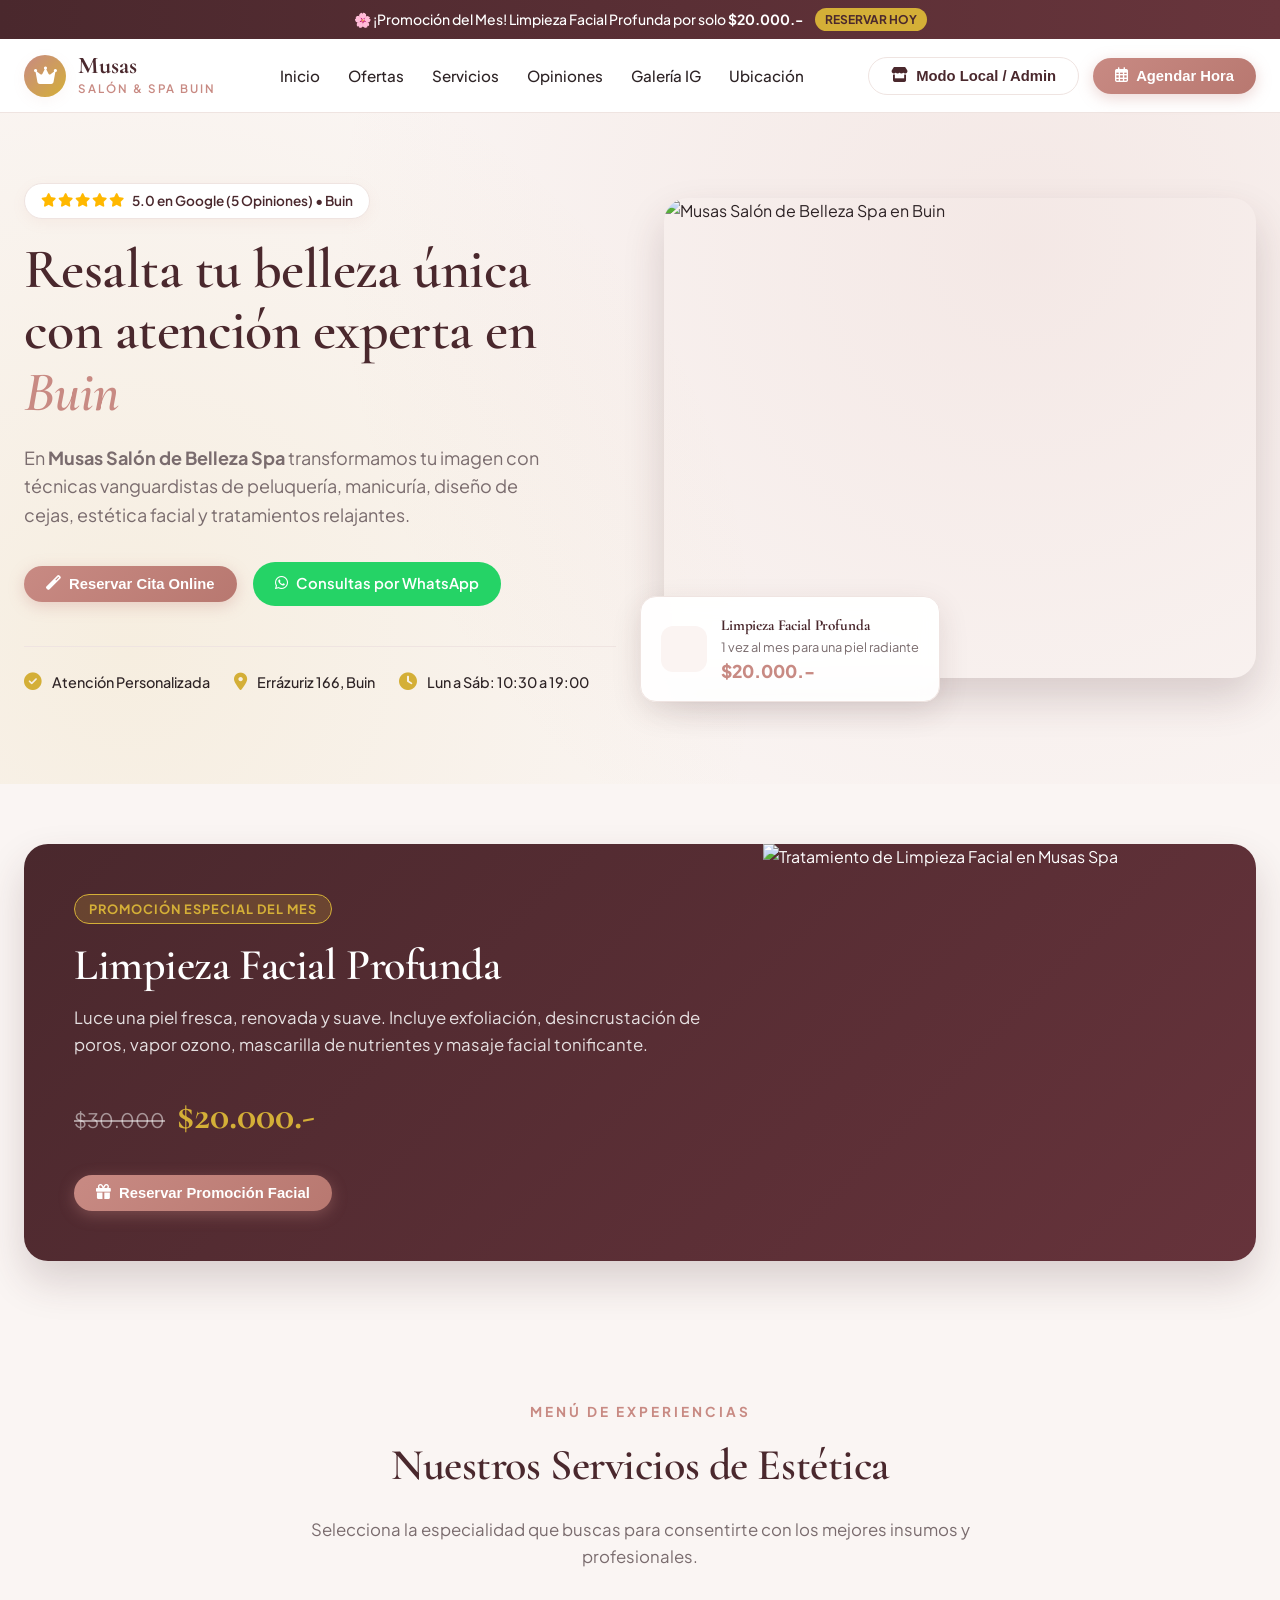
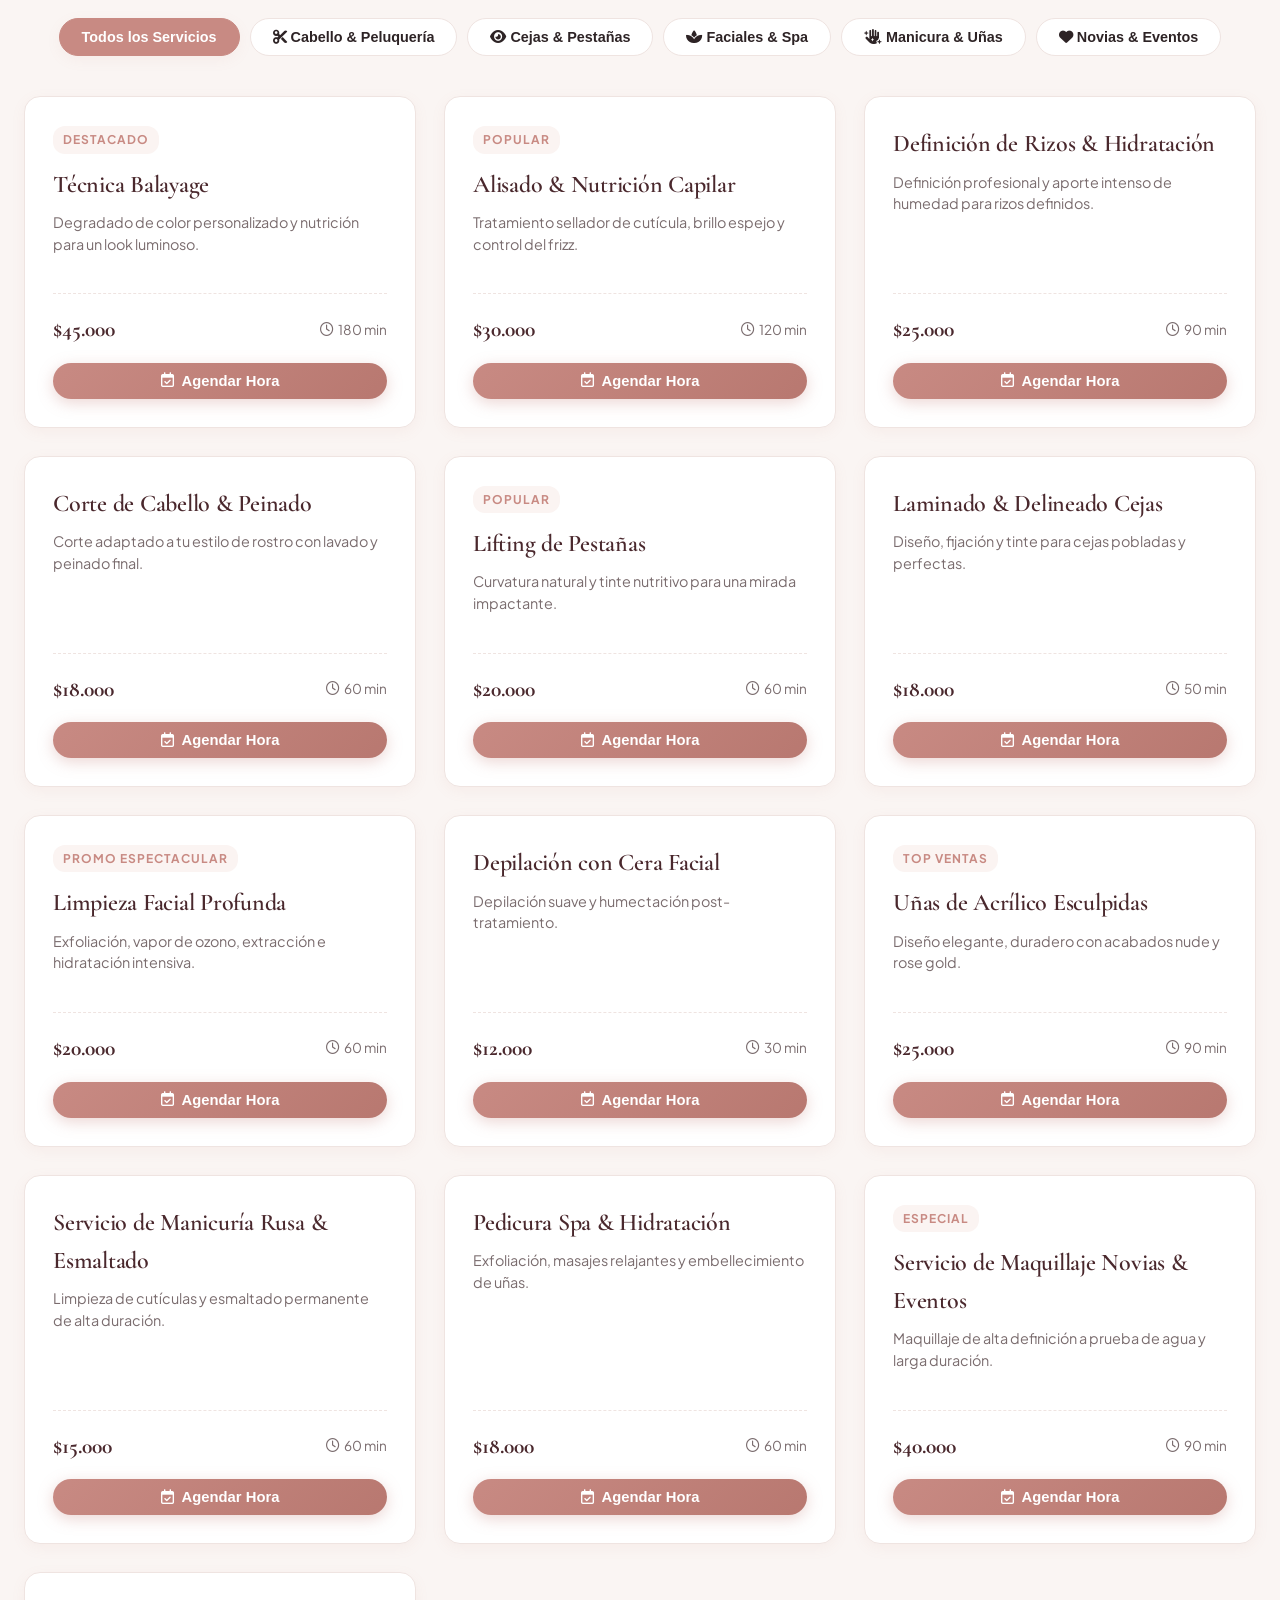
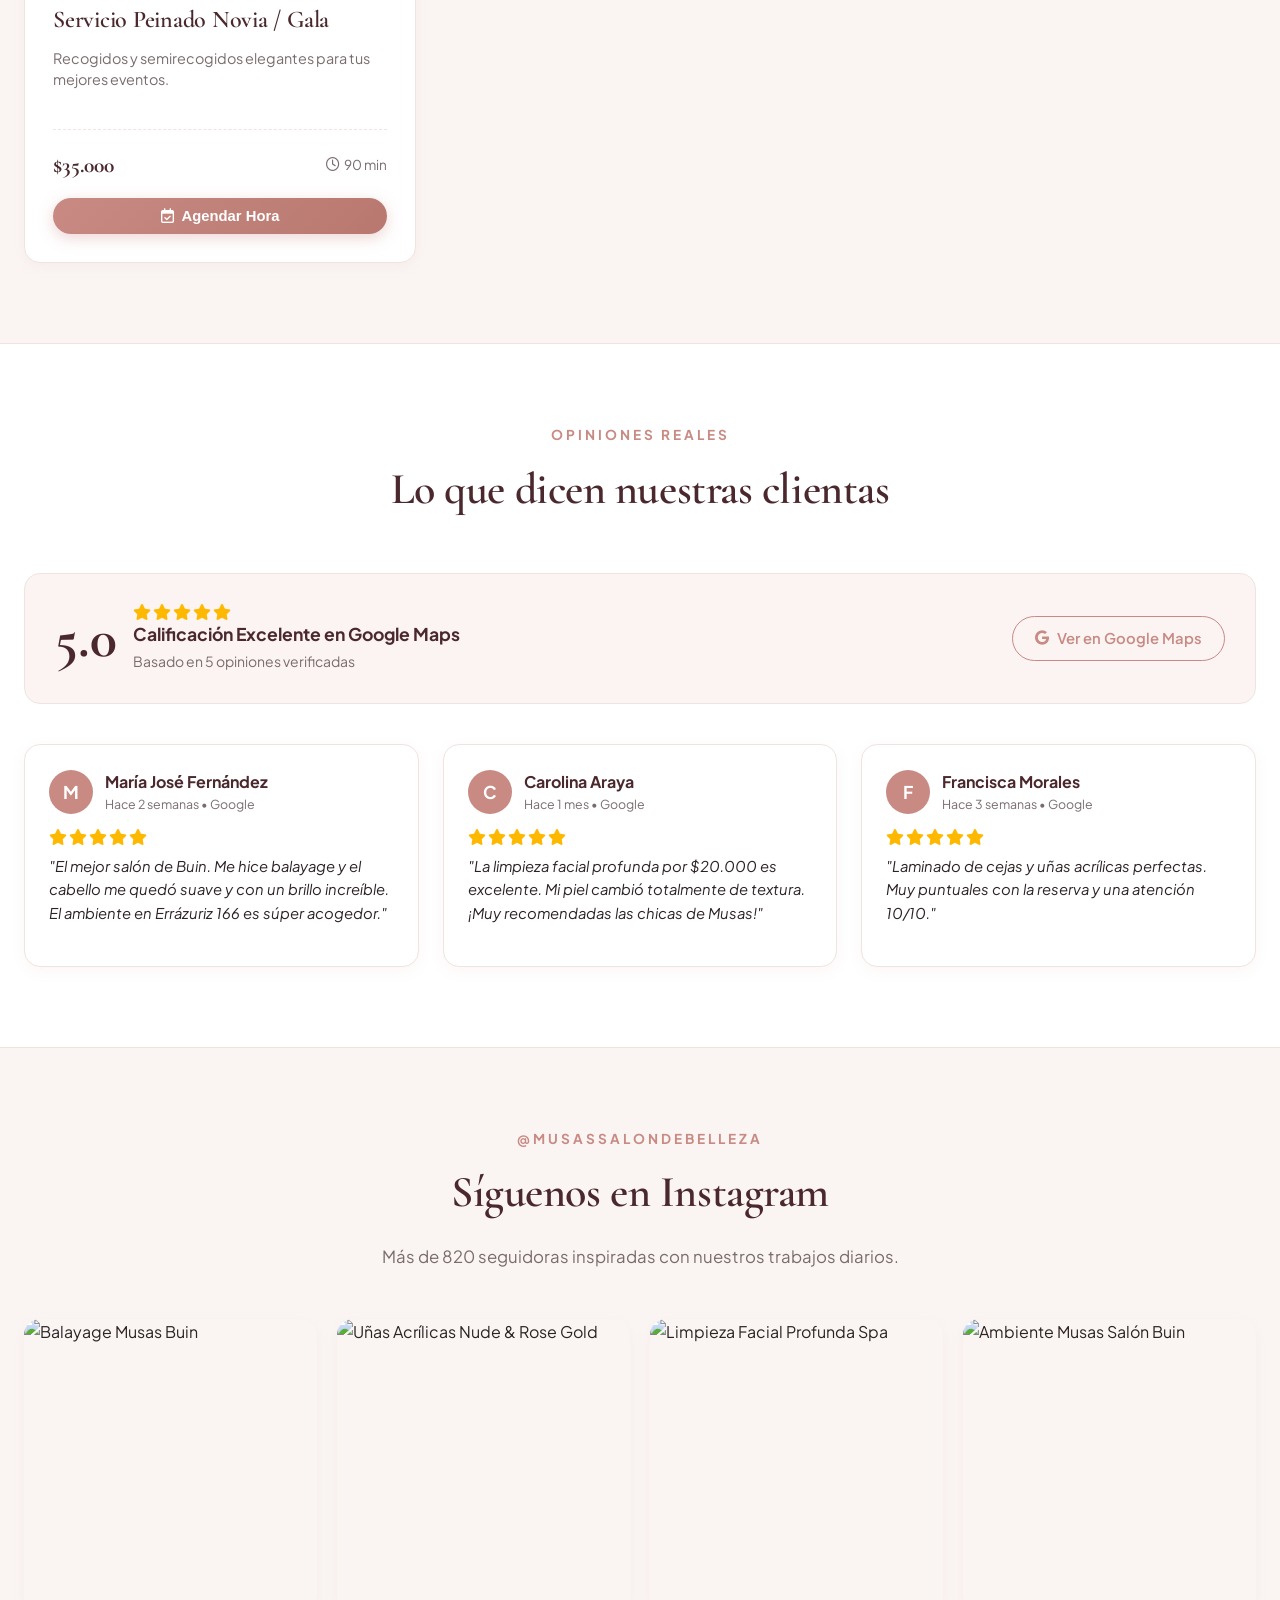
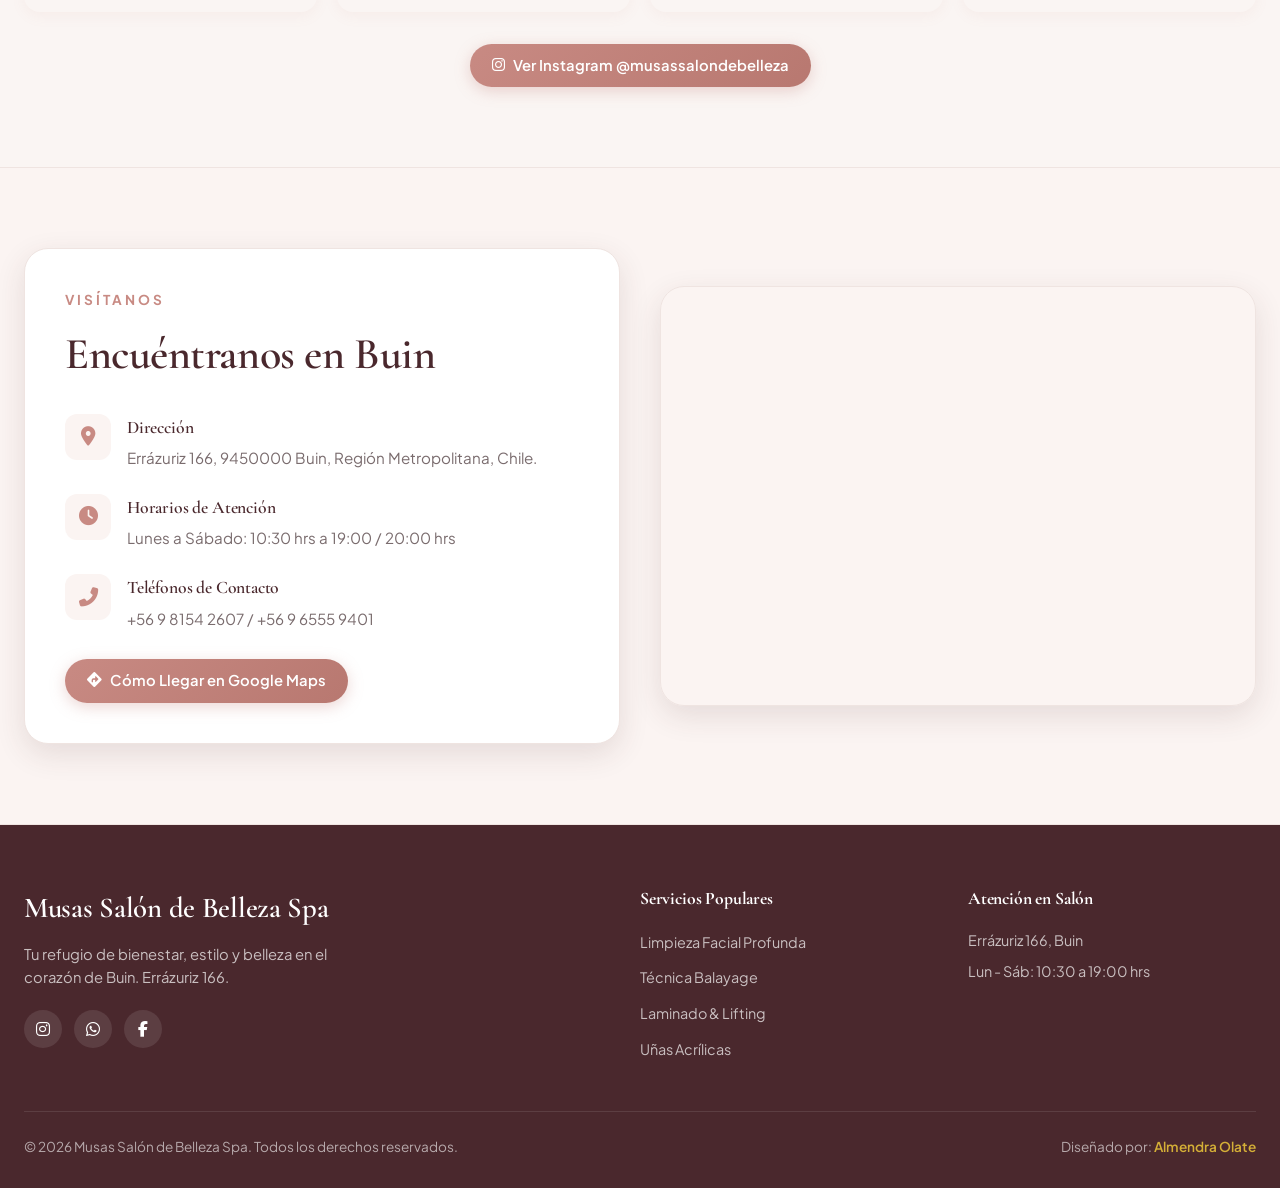
==== index.html @ 927f7220 "Add files via upload" ====
<!DOCTYPE html>
<html lang="es">
<head>
  <meta charset="UTF-8">
  <meta name="viewport" content="width=device-width, initial-scale=1.0">
  <title>Musas Salón de Belleza Spa | Errázuriz 166, Buin</title>
  <meta name="description" content="Centro de Estética y Salón de Belleza en Buin. Cortes, Balayage, Laminado de Cejas, Lifting de Pestañas, Limpieza Facial Profunda por $20.000, Uñas Acrílicas y Maquillaje. ¡Reserva tu hora online!">
  <meta name="keywords" content="Musas salón de belleza spa, Buin, peluquería Buin, balayage Buin, limpieza facial Buin, uñas acrílicas, lifting pestañas, Errázuriz 166">
  
  <!-- Google Fonts & FontAwesome -->
  <link rel="preconnect" href="https://fonts.googleapis.com">
  <link rel="preconnect" href="https://fonts.gstatic.com" crossorigin>
  <link href="https://fonts.googleapis.com/css2?family=Cormorant+Garamond:ital,wght@0,500;0,600;0,700;1,600&family=Plus+Jakarta+Sans:wght@400;500;600;700;800&display=swap" rel="stylesheet">
  <link rel="stylesheet" href="https://cdnjs.cloudflare.com/ajax/libs/font-awesome/6.4.0/css/all.min.css">
  
  <link rel="stylesheet" href="styles.css">
</head>
<body>

  <!-- Top Announcement Bar -->
  <div class="announcement-bar">
    <span>🌸 ¡Promoción del Mes! Limpieza Facial Profunda por solo <strong>$20.000.-</strong></span>
    <span class="badge-promo">Reservar Hoy</span>
  </div>

  <!-- Header / Navigation -->
  <header class="navbar">
    <div class="nav-container">
      <a href="#" class="brand-logo">
        <div class="logo-icon"><i class="fas fa-crown"></i></div>
        <div class="brand-name">
          <span class="brand-title">Musas</span>
          <span class="brand-subtitle">Salón & Spa Buin</span>
        </div>
      </a>

      <nav>
        <ul class="nav-links" id="navLinks">
          <li><a href="#inicio" class="nav-link">Inicio</a></li>
          <li><a href="#ofertas" class="nav-link">Ofertas</a></li>
          <li><a href="#servicios" class="nav-link">Servicios</a></li>
          <li><a href="#opiniones" class="nav-link">Opiniones</a></li>
          <li><a href="#galeria" class="nav-link">Galería IG</a></li>
          <li><a href="#ubicacion" class="nav-link">Ubicación</a></li>
        </ul>
      </nav>

      <div class="nav-actions">
        <button class="btn btn-admin" onclick="toggleAdminView()" title="Acceso al local">
          <i class="fas fa-store"></i> Modo Local / Admin
        </button>
        <button class="btn btn-primary" onclick="openBookingModal()">
          <i class="far fa-calendar-alt"></i> Agendar Hora
        </button>
        <button class="mobile-toggle" id="mobileToggle">
          <i class="fas fa-bars"></i>
        </button>
      </div>
    </div>
  </header>

  <!-- Hero Section -->
  <section class="hero" id="inicio">
    <div class="hero-container">
      <div class="hero-content">
        <div class="hero-tag">
          <div class="google-stars">
            <i class="fas fa-star"></i><i class="fas fa-star"></i><i class="fas fa-star"></i><i class="fas fa-star"></i><i class="fas fa-star"></i>
          </div>
          <span>5.0 en Google (5 Opiniones) • Buin</span>
        </div>

        <h1 class="hero-title">Resalta tu belleza única con atención experta en <span>Buin</span></h1>
        
        <p class="hero-description">
          En <strong>Musas Salón de Belleza Spa</strong> transformamos tu imagen con técnicas vanguardistas de peluquería, manicuría, diseño de cejas, estética facial y tratamientos relajantes.
        </p>

        <div class="hero-ctas">
          <button class="btn btn-primary" onclick="openBookingModal()">
            <i class="fas fa-magic"></i> Reservar Cita Online
          </button>
          <a href="https://wa.me/56981542607" target="_blank" class="btn btn-whatsapp">
            <i class="fab fa-whatsapp"></i> Consultas por WhatsApp
          </a>
        </div>

        <div class="hero-features">
          <div class="feature-item">
            <i class="fas fa-check-circle"></i> <span>Atención Personalizada</span>
          </div>
          <div class="feature-item">
            <i class="fas fa-map-marker-alt"></i> <span>Errázuriz 166, Buin</span>
          </div>
          <div class="feature-item">
            <i class="fas fa-clock"></i> <span>Lun a Sáb: 10:30 a 19:00</span>
          </div>
        </div>
      </div>

      <div class="hero-media">
        <div class="hero-image-wrapper">
          <img src="assets/hero.png" alt="Musas Salón de Belleza Spa en Buin">
        </div>
        <div class="floating-card-promo">
          <div class="icon-box"><i class="fas fa-sparkles"></i></div>
          <div class="promo-info">
            <h4>Limpieza Facial Profunda</h4>
            <p>1 vez al mes para una piel radiante</p>
            <div class="promo-price">$20.000.-</div>
          </div>
        </div>
      </div>
    </div>
  </section>

  <!-- Featured Offer Banner -->
  <section class="featured-offer-section" id="ofertas">
    <div class="featured-offer-card">
      <div class="offer-content">
        <span class="offer-tag">Promoción Especial del Mes</span>
        <h2 class="offer-title">Limpieza Facial Profunda</h2>
        <p class="offer-desc">
          Luce una piel fresca, renovada y suave. Incluye exfoliación, desincrustación de poros, vapor ozono, mascarilla de nutrientes y masaje facial tonificante.
        </p>
        <div class="offer-price-box">
          <span class="price-regular">$30.000</span>
          <span class="price-discount">$20.000.-</span>
        </div>
        <div>
          <button class="btn btn-primary" onclick="openBookingModal('s7')">
            <i class="fas fa-gift"></i> Reservar Promoción Facial
          </button>
        </div>
      </div>
      <div class="offer-media">
        <img src="assets/facial.png" alt="Tratamiento de Limpieza Facial en Musas Spa">
      </div>
    </div>
  </section>

  <!-- Services Section -->
  <section class="services-section" id="servicios">
    <div class="section-header">
      <span class="section-subtitle">Menú de Experiencias</span>
      <h2 class="section-title">Nuestros Servicios de Estética</h2>
      <p class="section-description">
        Selecciona la especialidad que buscas para consentirte con los mejores insumos y profesionales.
      </p>
    </div>

    <!-- Category Tabs -->
    <div class="category-tabs">
      <button class="tab-btn active" onclick="filterCategory('all', this)">Todos los Servicios</button>
      <button class="tab-btn" onclick="filterCategory('cabello', this)"><i class="fas fa-cut"></i> Cabello & Peluquería</button>
      <button class="tab-btn" onclick="filterCategory('cejas-pestanas', this)"><i class="fas fa-eye"></i> Cejas & Pestañas</button>
      <button class="tab-btn" onclick="filterCategory('faciales-spa', this)"><i class="fas fa-spa"></i> Faciales & Spa</button>
      <button class="tab-btn" onclick="filterCategory('unas', this)"><i class="fas fa-hand-sparkles"></i> Manicura & Uñas</button>
      <button class="tab-btn" onclick="filterCategory('novias', this)"><i class="fas fa-heart"></i> Novias & Eventos</button>
    </div>

    <!-- Services Dynamic Grid -->
    <div class="services-grid" id="servicesGrid">
      <!-- Generated via app.js -->
    </div>
  </section>

  <!-- Google Reviews & Testimonials Section -->
  <section class="reviews-section" id="opiniones">
    <div class="reviews-container">
      <div class="section-header">
        <span class="section-subtitle">Opiniones Reales</span>
        <h2 class="section-title">Lo que dicen nuestras clientas</h2>
      </div>

      <div class="reviews-summary-card">
        <div class="summary-score">
          <div class="score-num">5.0</div>
          <div class="score-info">
            <div class="google-stars">
              <i class="fas fa-star"></i><i class="fas fa-star"></i><i class="fas fa-star"></i><i class="fas fa-star"></i><i class="fas fa-star"></i>
            </div>
            <p>Calificación Excelente en Google Maps</p>
            <span>Basado en 5 opiniones verificadas</span>
          </div>
        </div>
        <a href="https://www.google.com/maps" target="_blank" class="btn btn-outline">
          <i class="fab fa-google"></i> Ver en Google Maps
        </a>
      </div>

      <div class="reviews-grid">
        <div class="review-card">
          <div class="review-header">
            <div class="avatar-circle">M</div>
            <div>
              <div class="reviewer-name">María José Fernández</div>
              <div class="review-date">Hace 2 semanas • Google</div>
            </div>
          </div>
          <div class="google-stars" style="margin-bottom: 10px;">
            <i class="fas fa-star"></i><i class="fas fa-star"></i><i class="fas fa-star"></i><i class="fas fa-star"></i><i class="fas fa-star"></i>
          </div>
          <p class="review-text">"El mejor salón de Buin. Me hice balayage y el cabello me quedó suave y con un brillo increíble. El ambiente en Errázuriz 166 es súper acogedor."</p>
        </div>

        <div class="review-card">
          <div class="review-header">
            <div class="avatar-circle">C</div>
            <div>
              <div class="reviewer-name">Carolina Araya</div>
              <div class="review-date">Hace 1 mes • Google</div>
            </div>
          </div>
          <div class="google-stars" style="margin-bottom: 10px;">
            <i class="fas fa-star"></i><i class="fas fa-star"></i><i class="fas fa-star"></i><i class="fas fa-star"></i><i class="fas fa-star"></i>
          </div>
          <p class="review-text">"La limpieza facial profunda por $20.000 es excelente. Mi piel cambió totalmente de textura. ¡Muy recomendadas las chicas de Musas!"</p>
        </div>

        <div class="review-card">
          <div class="review-header">
            <div class="avatar-circle">F</div>
            <div>
              <div class="reviewer-name">Francisca Morales</div>
              <div class="review-date">Hace 3 semanas • Google</div>
            </div>
          </div>
          <div class="google-stars" style="margin-bottom: 10px;">
            <i class="fas fa-star"></i><i class="fas fa-star"></i><i class="fas fa-star"></i><i class="fas fa-star"></i><i class="fas fa-star"></i>
          </div>
          <p class="review-text">"Laminado de cejas y uñas acrílicas perfectas. Muy puntuales con la reserva y una atención 10/10."</p>
        </div>
      </div>
    </div>
  </section>

  <!-- Instagram Feed Section -->
  <section class="gallery-section" id="galeria">
    <div class="section-header">
      <span class="section-subtitle">@musassalondebelleza</span>
      <h2 class="section-title">Síguenos en Instagram</h2>
      <p class="section-description">Más de 820 seguidoras inspiradas con nuestros trabajos diarios.</p>
    </div>

    <div class="instagram-grid">
      <div class="insta-card">
        <img src="assets/balayage.png" alt="Balayage Musas Buin">
        <div class="insta-overlay">
          <i class="fab fa-instagram" style="font-size: 2rem;"></i>
          <span>Balayage & Nutrición</span>
        </div>
      </div>
      <div class="insta-card">
        <img src="assets/nails.png" alt="Uñas Acrílicas Nude & Rose Gold">
        <div class="insta-overlay">
          <i class="fab fa-instagram" style="font-size: 2rem;"></i>
          <span>Uñas Acrílicas Elegantes</span>
        </div>
      </div>
      <div class="insta-card">
        <img src="assets/facial.png" alt="Limpieza Facial Profunda Spa">
        <div class="insta-overlay">
          <i class="fab fa-instagram" style="font-size: 2rem;"></i>
          <span>Limpieza Facial $20.000</span>
        </div>
      </div>
      <div class="insta-card">
        <img src="assets/hero.png" alt="Ambiente Musas Salón Buin">
        <div class="insta-overlay">
          <i class="fab fa-instagram" style="font-size: 2rem;"></i>
          <span>Instalaciones en Buin</span>
        </div>
      </div>
    </div>

    <div style="text-align: center; margin-top: 32px;">
      <a href="https://www.instagram.com/musassalondebelleza/" target="_blank" class="btn btn-primary">
        <i class="fab fa-instagram"></i> Ver Instagram @musassalondebelleza
      </a>
    </div>
  </section>

  <!-- Location & Map Section -->
  <section class="location-section" id="ubicacion">
    <div class="location-container">
      <div class="location-info-card">
        <span class="section-subtitle">Visítanos</span>
        <h2 class="section-title" style="margin-bottom: 24px;">Encuéntranos en Buin</h2>

        <div class="info-item">
          <div class="icon-wrapper"><i class="fas fa-map-marker-alt"></i></div>
          <div>
            <h4>Dirección</h4>
            <p>Errázuriz 166, 9450000 Buin, Región Metropolitana, Chile.</p>
          </div>
        </div>

        <div class="info-item">
          <div class="icon-wrapper"><i class="fas fa-clock"></i></div>
          <div>
            <h4>Horarios de Atención</h4>
            <p>Lunes a Sábado: 10:30 hrs a 19:00 / 20:00 hrs</p>
          </div>
        </div>

        <div class="info-item">
          <div class="icon-wrapper"><i class="fas fa-phone-alt"></i></div>
          <div>
            <h4>Teléfonos de Contacto</h4>
            <p>+56 9 8154 2607 / +56 9 6555 9401</p>
          </div>
        </div>

        <div style="margin-top: 28px;">
          <a href="https://maps.google.com/?q=Errazuriz+166+Buin" target="_blank" class="btn btn-primary">
            <i class="fas fa-directions"></i> Cómo Llegar en Google Maps
          </a>
        </div>
      </div>

      <div class="map-wrapper">
        <iframe src="https://www.google.com/maps/embed?pb=!1m18!1m12!1m3!1d3318.847528340182!2d-70.736805!3d-33.731456!2m3!1f0!2f0!3f0!2m3!1i1024!2i768!4f13.1!3m3!1m2!1s0x966336e4f3a74917%3A0xb3cf2349e5d48123!2sErr%C3%A1zuriz%20166%2C%20Buin%2C%20Regi%C3%B3n%20Metropolitana!5e0!3m2!1ses!2scl!4v1700000000000!5m2!1ses!2scl" allowfullscreen="" loading="lazy" referrerpolicy="no-referrer-when-downgrade"></iframe>
      </div>
    </div>
  </section>

  <!-- LOCAL SALÓN ADMIN PANEL & CHILEAN CALENDAR -->
  <section class="admin-section" id="adminSection">
    <div class="admin-header">
      <div class="admin-title-group">
        <h2><i class="fas fa-store-alt"></i> Panel Local - Musas Salón de Belleza</h2>
        <p>Gestión interna de citas agendadas, calendario chileno y edición autoadministrable de servicios.</p>
      </div>
      <div>
        <button class="btn btn-outline" onclick="toggleAdminView()">
          <i class="fas fa-times"></i> Cerrar Vista Admin
        </button>
      </div>
    </div>

    <!-- Admin Tab Controls -->
    <div class="admin-tab-nav">
      <button class="admin-tab-btn active" onclick="switchAdminTab('calendar', this)">
        <i class="far fa-calendar-alt"></i> Calendario Chileno de Citas
      </button>
      <button class="admin-tab-btn" onclick="switchAdminTab('services', this)">
        <i class="fas fa-edit"></i> Administrar Servicios & Precios
      </button>
    </div>

    <!-- Tab 1: Chilean Calendar & Appointments View -->
    <div id="adminTabCalendar">
      <!-- Calendar Color Legend -->
      <div class="calendar-legend-bar">
        <div class="legend-item">
          <div class="legend-color-box legend-weekday"></div>
          <span>Lunes a Viernes (Días Hábiles)</span>
        </div>
        <div class="legend-item">
          <div class="legend-color-box legend-saturday"></div>
          <span>Sábados (Jornada Alta Demanda)</span>
        </div>
        <div class="legend-item">
          <div class="legend-color-box legend-sunday"></div>
          <span>Domingos (Descanso / Horario Especial)</span>
        </div>
        <div class="legend-item">
          <div class="legend-color-box legend-holiday"></div>
          <span>Feriados Nacionales de Chile</span>
        </div>
      </div>

      <!-- Calendar Main Card -->
      <div class="calendar-card">
        <div class="calendar-controls">
          <h3 id="calendarMonthTitle">Mes 2026</h3>
          <div class="calendar-nav-btns">
            <button class="cal-btn" onclick="prevMonth()"><i class="fas fa-chevron-left"></i></button>
            <button class="cal-btn" onclick="nextMonth()"><i class="fas fa-chevron-right"></i></button>
          </div>
        </div>

        <div class="calendar-weekdays-header">
          <div>Lun</div>
          <div>Mar</div>
          <div>Mié</div>
          <div>Jue</div>
          <div>Vie</div>
          <div>Sáb</div>
          <div>Dom</div>
        </div>

        <div class="calendar-days-grid" id="calendarDaysGrid">
          <!-- Rendered via app.js -->
        </div>
      </div>

      <!-- Appointments List Table -->
      <div class="admin-table-card">
        <div style="display:flex; justify-between; align-items:center; margin-bottom: 16px; flex-wrap:wrap; gap:12px;">
          <h3 style="font-size:1.4rem; color:var(--primary-dark);">
            <i class="fas fa-list-alt"></i> Citas Reservadas en Salón
            <small id="selectedDateFilterInfo" style="font-size: 0.85rem; color: var(--text-muted); font-weight:normal; margin-left:10px;">Todas las citas</small>
          </h3>
          <button class="btn btn-outline" style="padding: 6px 14px; font-size:0.85rem;" onclick="resetBookingDateFilter()">
            Ver Todas las Citas
          </button>
        </div>

        <div class="table-responsive">
          <table class="custom-table">
            <thead>
              <tr>
                <th>Fecha & Hora</th>
                <th>Cliente</th>
                <th>Servicio</th>
                <th>Estado</th>
                <th>Acciones</th>
              </tr>
            </thead>
            <tbody id="bookingsTableBody">
              <!-- Rendered via app.js -->
            </tbody>
          </table>
        </div>
      </div>
    </div>

    <!-- Tab 2: Autoadministrable Services Editor -->
    <div id="adminTabServices" style="display: none;">
      <div class="admin-table-card" style="margin-top:0;">
        <h3 style="font-size:1.4rem; color:var(--primary-dark); margin-bottom: 20px;">
          <i class="fas fa-plus-circle"></i> Agregar Nuevo Servicio al Menú
        </h3>
        
        <form id="addServiceForm" onsubmit="addNewServiceFromAdmin(event)" style="display: grid; grid-template-columns: repeat(auto-fit, minmax(220px, 1fr)); gap: 16px;">
          <div class="form-group">
            <label class="form-label">Nombre del Servicio</label>
            <input type="text" id="newServiceName" class="form-control" placeholder="Ej: Mechas Babylights" required>
          </div>
          <div class="form-group">
            <label class="form-label">Categoría</label>
            <select id="newServiceCategory" class="form-control">
              <option value="cabello">Cabello & Peluquería</option>
              <option value="cejas-pestanas">Cejas & Pestañas</option>
              <option value="faciales-spa">Faciales & Spa</option>
              <option value="unas">Manicura & Uñas</option>
              <option value="novias">Novias & Eventos</option>
            </select>
          </div>
          <div class="form-group">
            <label class="form-label">Precio ($ CLP)</label>
            <input type="number" id="newServicePrice" class="form-control" placeholder="25000" required>
          </div>
          <div class="form-group">
            <label class="form-label">Duración Estimada</label>
            <input type="text" id="newServiceDuration" class="form-control" placeholder="60 min">
          </div>
          <div class="form-group" style="grid-column: 1/-1;">
            <label class="form-label">Descripción del Servicio</label>
            <input type="text" id="newServiceDesc" class="form-control" placeholder="Breve descripción del procedimiento e insumos...">
          </div>
          <div style="grid-column: 1/-1;">
            <button type="submit" class="btn btn-primary">
              <i class="fas fa-save"></i> Guardar Servicio en Catálogo
            </button>
          </div>
        </form>
      </div>

      <div class="admin-table-card">
        <h3 style="font-size:1.4rem; color:var(--primary-dark); margin-bottom: 16px;">
          <i class="fas fa-th-list"></i> Lista Actual de Servicios Autoadministrables
        </h3>
        <div class="table-responsive">
          <table class="custom-table">
            <thead>
              <tr>
                <th>Servicio</th>
                <th>Categoría</th>
                <th>Precio</th>
                <th>Duración</th>
                <th>Acción</th>
              </tr>
            </thead>
            <tbody id="servicesAdminTableBody">
              <!-- Rendered via app.js -->
            </tbody>
          </table>
        </div>
      </div>
    </div>
  </section>

  <!-- Client Booking Modal -->
  <div class="modal-overlay" id="bookingModal">
    <div class="modal-container">
      <div class="modal-header">
        <h3 class="modal-title"><i class="far fa-calendar-check"></i> Reservar Hora en Musas Spa</h3>
        <button class="modal-close" onclick="closeBookingModal()">&times;</button>
      </div>
      <div class="modal-body">
        <form onsubmit="submitBookingForm(event)">
          <div class="form-group">
            <label class="form-label">Selecciona el Servicio</label>
            <select id="bookingServiceSelect" class="form-control">
              <!-- Options populated dynamically -->
            </select>
          </div>

          <div style="display: grid; grid-template-columns: 1fr 1fr; gap: 16px;">
            <div class="form-group">
              <label class="form-label">Fecha deseada</label>
              <input type="date" id="bookingDate" class="form-control" required>
            </div>
            <div class="form-group">
              <label class="form-label">Hora aproximada</label>
              <select id="bookingTime" class="form-control">
                <option value="10:30">10:30 hrs</option>
                <option value="11:30">11:30 hrs</option>
                <option value="12:30">12:30 hrs</option>
                <option value="15:00">15:00 hrs</option>
                <option value="16:00">16:00 hrs</option>
                <option value="17:00">17:00 hrs</option>
                <option value="18:00">18:00 hrs</option>
              </select>
            </div>
          </div>

          <div class="form-group">
            <label class="form-label">Tu Nombre Completo</label>
            <input type="text" id="bookingClientName" class="form-control" placeholder="Ej: Constanza Gómez" required>
          </div>

          <div class="form-group">
            <label class="form-label">Teléfono de Contacto</label>
            <input type="tel" id="bookingClientPhone" class="form-control" placeholder="+56 9 1234 5678" required>
          </div>

          <div style="margin-top: 24px;">
            <button type="submit" class="btn btn-whatsapp" style="width: 100%; padding: 14px; font-size: 1rem;">
              <i class="fab fa-whatsapp"></i> Confirmar Cita por WhatsApp
            </button>
          </div>
        </form>
      </div>
    </div>
  </div>

  <!-- Footer -->
  <footer class="footer">
    <div class="footer-container">
      <div class="footer-brand">
        <h3>Musas Salón de Belleza Spa</h3>
        <p>Tu refugio de bienestar, estilo y belleza en el corazón de Buin. Errázuriz 166.</p>
        <div class="social-links">
          <a href="https://www.instagram.com/musassalondebelleza/" target="_blank" class="social-icon"><i class="fab fa-instagram"></i></a>
          <a href="https://wa.me/56981542607" target="_blank" class="social-icon"><i class="fab fa-whatsapp"></i></a>
          <a href="https://www.facebook.com" target="_blank" class="social-icon"><i class="fab fa-facebook-f"></i></a>
        </div>
      </div>

      <div>
        <h4 class="footer-heading">Servicios Populares</h4>
        <ul class="footer-links">
          <li><a href="#servicios">Limpieza Facial Profunda</a></li>
          <li><a href="#servicios">Técnica Balayage</a></li>
          <li><a href="#servicios">Laminado & Lifting</a></li>
          <li><a href="#servicios">Uñas Acrílicas</a></li>
        </ul>
      </div>

      <div>
        <h4 class="footer-heading">Atención en Salón</h4>
        <p style="color: rgba(255,255,255,0.7); font-size: 0.9rem; margin-bottom: 8px;">Errázuriz 166, Buin</p>
        <p style="color: rgba(255,255,255,0.7); font-size: 0.9rem;">Lun - Sáb: 10:30 a 19:00 hrs</p>
      </div>
    </div>

    <div class="footer-bottom">
      <p>&copy; 2026 Musas Salón de Belleza Spa. Todos los derechos reservados.</p>
      <p>Diseñado por: <a href="https://www.linkedin.com/in/almendra-olate/" target="_blank" class="designer-credit">Almendra Olate</a></p>
    </div>
  </footer>

  <script src="app.js"></script>
</body>
</html>
---- styles.css ----
/* ==========================================================================
   Musas Salón de Belleza Spa - Master Design System & Stylesheet
   ========================================================================== */

:root {
  /* Color Palette - Rose Gold, Soft Nude & Gold Accent */
  --primary-rose: #C88A83;
  --primary-rose-hover: #b37770;
  --primary-dark: #4A282D;
  --primary-light: #FBF4F2;
  --accent-gold: #D4AF37;
  --accent-gold-light: #FAF2D6;
  --text-main: #2D2325;
  --text-muted: #7A6C6E;
  --bg-page: #FAF5F3;
  --bg-card: #FFFFFF;
  --border-light: #EFE4E1;
  --shadow-sm: 0 4px 14px rgba(200, 138, 131, 0.08);
  --shadow-md: 0 10px 30px rgba(74, 40, 45, 0.12);
  --shadow-lg: 0 20px 40px rgba(74, 40, 45, 0.18);
  --radius-sm: 8px;
  --radius-md: 16px;
  --radius-lg: 24px;
  --transition-fast: all 0.25s cubic-bezier(0.4, 0, 0.2, 1);
  
  /* Chilean Calendar Status Colors */
  --cal-weekday-bg: #E6F4EA;
  --cal-weekday-text: #137333;
  --cal-weekday-border: #CEEAD6;
  
  --cal-sunday-bg: #FFF3E0;
  --cal-sunday-text: #E65100;
  --cal-sunday-border: #FFE0B2;
  
  --cal-holiday-bg: #FCE8E6;
  --cal-holiday-text: #C5221F;
  --cal-holiday-border: #FAD2CF;
  
  --cal-saturday-bg: #F3E8FD;
  --cal-saturday-text: #7B1FA2;
  --cal-saturday-border: #E1BEE7;
}

/* Base Reset & Typography */
* {
  margin: 0;
  padding: 0;
  box-sizing: border-box;
}

html {
  scroll-behavior: smooth;
  font-size: 16px;
}

body {
  font-family: 'Plus Jakarta Sans', -apple-system, BlinkMacSystemFont, sans-serif;
  color: var(--text-main);
  background-color: var(--bg-page);
  line-height: 1.6;
  overflow-x: hidden;
}

h1, h2, h3, h4, .serif-font {
  font-family: 'Cormorant Garamond', Georgia, serif;
  font-weight: 600;
  letter-spacing: -0.01em;
}

/* Top Announcement Bar */
.announcement-bar {
  background: linear-gradient(90deg, var(--primary-dark), #68353C);
  color: #FFF;
  padding: 8px 16px;
  text-align: center;
  font-size: 0.875rem;
  font-weight: 500;
  display: flex;
  justify-content: center;
  align-items: center;
  gap: 12px;
}

.announcement-bar .badge-promo {
  background: var(--accent-gold);
  color: var(--primary-dark);
  padding: 2px 10px;
  border-radius: 20px;
  font-size: 0.75rem;
  font-weight: 700;
  text-transform: uppercase;
}

/* Navigation Bar */
.navbar {
  position: sticky;
  top: 0;
  z-index: 1000;
  background: rgba(255, 255, 255, 0.94);
  backdrop-filter: blur(12px);
  border-bottom: 1px solid var(--border-light);
  padding: 14px 24px;
  transition: var(--transition-fast);
}

.nav-container {
  max-width: 1280px;
  margin: 0 auto;
  display: flex;
  align-items: center;
  justify-content: space-between;
}

.brand-logo {
  display: flex;
  align-items: center;
  gap: 12px;
  text-decoration: none;
}

.brand-logo .logo-icon {
  width: 42px;
  height: 42px;
  border-radius: 50%;
  background: linear-gradient(135deg, var(--primary-rose), var(--accent-gold));
  color: #FFF;
  display: flex;
  align-items: center;
  justify-content: center;
  font-size: 1.25rem;
  box-shadow: var(--shadow-sm);
}

.brand-name {
  display: flex;
  flex-direction: column;
}

.brand-title {
  font-family: 'Cormorant Garamond', serif;
  font-size: 1.5rem;
  font-weight: 700;
  color: var(--primary-dark);
  line-height: 1.1;
}

.brand-subtitle {
  font-size: 0.725rem;
  text-transform: uppercase;
  letter-spacing: 2px;
  color: var(--primary-rose);
  font-weight: 600;
}

.nav-links {
  display: flex;
  align-items: center;
  gap: 28px;
  list-style: none;
}

.nav-link {
  text-decoration: none;
  color: var(--text-main);
  font-weight: 500;
  font-size: 0.95rem;
  transition: var(--transition-fast);
}

.nav-link:hover {
  color: var(--primary-rose);
}

.nav-actions {
  display: flex;
  align-items: center;
  gap: 14px;
}

/* Buttons */
.btn {
  display: inline-flex;
  align-items: center;
  justify-content: center;
  gap: 8px;
  padding: 10px 22px;
  border-radius: 30px;
  font-size: 0.925rem;
  font-weight: 600;
  border: none;
  cursor: pointer;
  transition: var(--transition-fast);
  text-decoration: none;
}

.btn-primary {
  background: linear-gradient(135deg, var(--primary-rose), #b87870);
  color: #FFF;
  box-shadow: 0 4px 15px rgba(200, 138, 131, 0.35);
}

.btn-primary:hover {
  transform: translateY(-2px);
  box-shadow: 0 8px 22px rgba(200, 138, 131, 0.45);
  background: linear-gradient(135deg, #be7e77, #a96962);
}

.btn-outline {
  border: 1.5px solid var(--primary-rose);
  color: var(--primary-rose);
  background: transparent;
}

.btn-outline:hover {
  background: var(--primary-light);
  transform: translateY(-2px);
}

.btn-admin {
  background: #FFF;
  border: 1.5px solid var(--border-light);
  color: var(--primary-dark);
}

.btn-admin:hover {
  background: var(--primary-dark);
  color: #FFF;
}

.btn-whatsapp {
  background-color: #25D366;
  color: #FFF;
}

.btn-whatsapp:hover {
  background-color: #1EBE5B;
  transform: translateY(-2px);
}

/* Mobile Toggle */
.mobile-toggle {
  display: none;
  background: none;
  border: none;
  font-size: 1.5rem;
  color: var(--primary-dark);
  cursor: pointer;
}

/* Hero Section */
.hero {
  position: relative;
  padding: 70px 24px 90px;
  background: radial-gradient(circle at 80% 20%, rgba(200, 138, 131, 0.12) 0%, transparent 60%),
              radial-gradient(circle at 10% 80%, rgba(212, 175, 55, 0.1) 0%, transparent 50%);
}

.hero-container {
  max-width: 1280px;
  margin: 0 auto;
  display: grid;
  grid-template-columns: 1fr 1fr;
  gap: 48px;
  align-items: center;
}

.hero-tag {
  display: inline-flex;
  align-items: center;
  gap: 8px;
  background: #FFF;
  border: 1px solid var(--border-light);
  padding: 6px 16px;
  border-radius: 20px;
  font-size: 0.85rem;
  font-weight: 600;
  color: var(--primary-dark);
  margin-bottom: 20px;
  box-shadow: var(--shadow-sm);
}

.google-stars {
  color: #FFB800;
  display: flex;
  gap: 2px;
}

.hero-title {
  font-size: 3.5rem;
  line-height: 1.1;
  color: var(--primary-dark);
  margin-bottom: 20px;
}

.hero-title span {
  color: var(--primary-rose);
  font-style: italic;
}

.hero-description {
  font-size: 1.125rem;
  color: var(--text-muted);
  margin-bottom: 32px;
  max-width: 540px;
}

.hero-ctas {
  display: flex;
  align-items: center;
  gap: 16px;
  flex-wrap: wrap;
}

.hero-features {
  display: flex;
  gap: 24px;
  margin-top: 40px;
  padding-top: 24px;
  border-top: 1px solid var(--border-light);
}

.feature-item {
  display: flex;
  align-items: center;
  gap: 10px;
  font-size: 0.9rem;
  font-weight: 500;
  color: var(--text-main);
}

.feature-item i {
  color: var(--accent-gold);
  font-size: 1.1rem;
}

/* Hero Media Grid */
.hero-media {
  position: relative;
}

.hero-image-wrapper {
  position: relative;
  border-radius: var(--radius-lg);
  overflow: hidden;
  box-shadow: var(--shadow-lg);
}

.hero-image-wrapper img {
  width: 100%;
  height: 480px;
  object-fit: cover;
  display: block;
  transition: transform 0.6s ease;
}

.hero-image-wrapper:hover img {
  transform: scale(1.03);
}

.floating-card-promo {
  position: absolute;
  bottom: -24px;
  left: -24px;
  background: rgba(255, 255, 255, 0.95);
  backdrop-filter: blur(10px);
  border: 1px solid var(--border-light);
  border-radius: var(--radius-md);
  padding: 16px 20px;
  box-shadow: var(--shadow-md);
  display: flex;
  align-items: center;
  gap: 14px;
  max-width: 310px;
  animation: float 4s ease-in-out infinite;
}

@keyframes float {
  0%, 100% { transform: translateY(0); }
  50% { transform: translateY(-8px); }
}

.floating-card-promo .icon-box {
  width: 46px;
  height: 46px;
  background: var(--primary-light);
  color: var(--primary-rose);
  border-radius: 12px;
  display: flex;
  align-items: center;
  justify-content: center;
  font-size: 1.25rem;
  flex-shrink: 0;
}

.floating-card-promo .promo-info h4 {
  font-size: 0.95rem;
  color: var(--primary-dark);
  font-weight: 700;
}

.floating-card-promo .promo-info p {
  font-size: 0.8rem;
  color: var(--text-muted);
}

.floating-card-promo .promo-price {
  font-size: 1.1rem;
  font-weight: 800;
  color: var(--primary-rose);
}

/* Featured Offer Banner Section */
.featured-offer-section {
  padding: 60px 24px;
}

.featured-offer-card {
  max-width: 1280px;
  margin: 0 auto;
  background: linear-gradient(135deg, var(--primary-dark), #66333B);
  border-radius: var(--radius-lg);
  color: #FFF;
  display: grid;
  grid-template-columns: 1.2fr 0.8fr;
  overflow: hidden;
  box-shadow: var(--shadow-lg);
}

.offer-content {
  padding: 50px;
  display: flex;
  flex-direction: column;
  justify-content: center;
}

.offer-tag {
  background: rgba(212, 175, 55, 0.2);
  border: 1px solid var(--accent-gold);
  color: var(--accent-gold);
  display: inline-block;
  padding: 4px 14px;
  border-radius: 20px;
  font-size: 0.8rem;
  font-weight: 700;
  letter-spacing: 1px;
  text-transform: uppercase;
  margin-bottom: 16px;
  align-self: flex-start;
}

.offer-title {
  font-size: 2.75rem;
  line-height: 1.15;
  margin-bottom: 14px;
}

.offer-desc {
  font-size: 1.05rem;
  color: rgba(255, 255, 255, 0.85);
  margin-bottom: 24px;
}

.offer-price-box {
  display: flex;
  align-items: baseline;
  gap: 12px;
  margin-bottom: 28px;
}

.price-regular {
  text-decoration: line-through;
  color: rgba(255, 255, 255, 0.5);
  font-size: 1.25rem;
}

.price-discount {
  font-size: 2.5rem;
  font-weight: 800;
  color: var(--accent-gold);
  font-family: 'Cormorant Garamond', serif;
}

.offer-media img {
  width: 100%;
  height: 100%;
  object-fit: cover;
}

/* Services Catalog Section */
.services-section {
  padding: 80px 24px;
  max-width: 1280px;
  margin: 0 auto;
}

.section-header {
  text-align: center;
  max-width: 680px;
  margin: 0 auto 48px;
}

.section-subtitle {
  font-size: 0.85rem;
  text-transform: uppercase;
  letter-spacing: 3px;
  color: var(--primary-rose);
  font-weight: 700;
  margin-bottom: 8px;
  display: block;
}

.section-title {
  font-size: 2.75rem;
  color: var(--primary-dark);
  margin-bottom: 16px;
}

.section-description {
  font-size: 1.05rem;
  color: var(--text-muted);
}

/* Service Category Tabs */
.category-tabs {
  display: flex;
  justify-content: center;
  gap: 10px;
  flex-wrap: wrap;
  margin-bottom: 40px;
}

.tab-btn {
  padding: 10px 22px;
  border-radius: 30px;
  border: 1px solid var(--border-light);
  background: #FFF;
  color: var(--text-main);
  font-weight: 600;
  font-size: 0.9rem;
  cursor: pointer;
  transition: var(--transition-fast);
}

.tab-btn:hover {
  border-color: var(--primary-rose);
  color: var(--primary-rose);
}

.tab-btn.active {
  background: var(--primary-rose);
  color: #FFF;
  border-color: var(--primary-rose);
  box-shadow: var(--shadow-sm);
}

/* Service Cards Grid */
.services-grid {
  display: grid;
  grid-template-columns: repeat(auto-fill, minmax(340px, 1fr));
  gap: 28px;
}

.service-card {
  background: var(--bg-card);
  border: 1px solid var(--border-light);
  border-radius: var(--radius-md);
  padding: 28px;
  display: flex;
  flex-direction: column;
  justify-content: space-between;
  transition: var(--transition-fast);
  box-shadow: var(--shadow-sm);
}

.service-card:hover {
  transform: translateY(-4px);
  box-shadow: var(--shadow-md);
  border-color: rgba(200, 138, 131, 0.4);
}

.service-card-top {
  margin-bottom: 20px;
}

.service-badge {
  font-size: 0.75rem;
  font-weight: 700;
  text-transform: uppercase;
  letter-spacing: 1px;
  color: var(--primary-rose);
  background: var(--primary-light);
  padding: 4px 10px;
  border-radius: 12px;
  display: inline-block;
  margin-bottom: 12px;
}

.service-name {
  font-size: 1.5rem;
  color: var(--primary-dark);
  margin-bottom: 8px;
}

.service-desc {
  font-size: 0.9rem;
  color: var(--text-muted);
  line-height: 1.5;
}

.service-meta {
  display: flex;
  align-items: center;
  justify-content: space-between;
  padding-top: 18px;
  border-top: 1px dashed var(--border-light);
  margin-top: 18px;
}

.service-price {
  font-size: 1.35rem;
  font-weight: 800;
  color: var(--primary-dark);
  font-family: 'Cormorant Garamond', serif;
}

.service-duration {
  font-size: 0.85rem;
  color: var(--text-muted);
  display: flex;
  align-items: center;
  gap: 4px;
}

/* Reviews & Google 5.0 Section */
.reviews-section {
  background: #FFF;
  padding: 80px 24px;
  border-top: 1px solid var(--border-light);
  border-bottom: 1px solid var(--border-light);
}

.reviews-container {
  max-width: 1280px;
  margin: 0 auto;
}

.reviews-summary-card {
  background: var(--primary-light);
  border: 1px solid var(--border-light);
  border-radius: var(--radius-md);
  padding: 30px;
  display: flex;
  align-items: center;
  justify-content: space-between;
  margin-bottom: 40px;
  flex-wrap: wrap;
  gap: 20px;
}

.summary-score {
  display: flex;
  align-items: center;
  gap: 16px;
}

.score-num {
  font-size: 3.5rem;
  font-weight: 800;
  color: var(--primary-dark);
  font-family: 'Cormorant Garamond', serif;
  line-height: 1;
}

.score-info p {
  font-weight: 700;
  color: var(--primary-dark);
  font-size: 1.1rem;
}

.score-info span {
  font-size: 0.875rem;
  color: var(--text-muted);
}

.reviews-grid {
  display: grid;
  grid-template-columns: repeat(auto-fit, minmax(320px, 1fr));
  gap: 24px;
}

.review-card {
  background: var(--bg-card);
  border: 1px solid var(--border-light);
  border-radius: var(--radius-md);
  padding: 24px;
  box-shadow: var(--shadow-sm);
  display: flex;
  flex-direction: column;
  justify-content: space-between;
}

.review-header {
  display: flex;
  align-items: center;
  gap: 12px;
  margin-bottom: 14px;
}

.avatar-circle {
  width: 44px;
  height: 44px;
  border-radius: 50%;
  background: var(--primary-rose);
  color: #FFF;
  font-weight: 700;
  display: flex;
  align-items: center;
  justify-content: center;
  font-size: 1.1rem;
}

.reviewer-name {
  font-weight: 700;
  font-size: 1rem;
  color: var(--primary-dark);
}

.review-date {
  font-size: 0.775rem;
  color: var(--text-muted);
}

.review-text {
  font-size: 0.925rem;
  color: var(--text-main);
  font-style: italic;
  margin-bottom: 16px;
}

/* Instagram Gallery Grid */
.gallery-section {
  padding: 80px 24px;
  max-width: 1280px;
  margin: 0 auto;
}

.instagram-grid {
  display: grid;
  grid-template-columns: repeat(auto-fit, minmax(250px, 1fr));
  gap: 20px;
}

.insta-card {
  position: relative;
  border-radius: var(--radius-md);
  overflow: hidden;
  aspect-ratio: 1;
  box-shadow: var(--shadow-sm);
}

.insta-card img {
  width: 100%;
  height: 100%;
  object-fit: cover;
  transition: transform 0.5s ease;
}

.insta-overlay {
  position: absolute;
  inset: 0;
  background: rgba(74, 40, 45, 0.75);
  color: #FFF;
  display: flex;
  flex-direction: column;
  align-items: center;
  justify-content: center;
  gap: 10px;
  opacity: 0;
  transition: var(--transition-fast);
}

.insta-card:hover img {
  transform: scale(1.08);
}

.insta-card:hover .insta-overlay {
  opacity: 1;
}

/* Map & Location Section */
.location-section {
  padding: 80px 24px;
  background: var(--primary-light);
  border-top: 1px solid var(--border-light);
}

.location-container {
  max-width: 1280px;
  margin: 0 auto;
  display: grid;
  grid-template-columns: 1fr 1fr;
  gap: 40px;
  align-items: center;
}

.location-info-card {
  background: #FFF;
  border: 1px solid var(--border-light);
  border-radius: var(--radius-lg);
  padding: 40px;
  box-shadow: var(--shadow-md);
}

.info-item {
  display: flex;
  gap: 16px;
  margin-bottom: 24px;
}

.info-item .icon-wrapper {
  width: 46px;
  height: 46px;
  border-radius: 12px;
  background: var(--primary-light);
  color: var(--primary-rose);
  display: flex;
  align-items: center;
  justify-content: center;
  font-size: 1.2rem;
  flex-shrink: 0;
}

.info-item h4 {
  font-size: 1.1rem;
  color: var(--primary-dark);
  margin-bottom: 4px;
}

.info-item p {
  color: var(--text-muted);
  font-size: 0.95rem;
}

.map-wrapper {
  border-radius: var(--radius-lg);
  overflow: hidden;
  box-shadow: var(--shadow-md);
  border: 1px solid var(--border-light);
  height: 420px;
}

.map-wrapper iframe {
  width: 100%;
  height: 100%;
  border: none;
}

/* Modal Booking & Admin Modal System */
.modal-overlay {
  position: fixed;
  inset: 0;
  z-index: 2000;
  background: rgba(45, 35, 37, 0.65);
  backdrop-filter: blur(6px);
  display: flex;
  align-items: center;
  justify-content: center;
  padding: 20px;
  opacity: 0;
  pointer-events: none;
  transition: opacity 0.3s ease;
}

.modal-overlay.active {
  opacity: 1;
  pointer-events: auto;
}

.modal-container {
  background: #FFF;
  width: 100%;
  max-width: 680px;
  border-radius: var(--radius-lg);
  box-shadow: var(--shadow-lg);
  overflow: hidden;
  transform: translateY(20px);
  transition: transform 0.3s ease;
  max-height: 90vh;
  display: flex;
  flex-direction: column;
}

.modal-overlay.active .modal-container {
  transform: translateY(0);
}

.modal-header {
  padding: 20px 28px;
  border-bottom: 1px solid var(--border-light);
  display: flex;
  align-items: center;
  justify-content: space-between;
  background: var(--primary-light);
}

.modal-title {
  font-size: 1.5rem;
  color: var(--primary-dark);
}

.modal-close {
  background: none;
  border: none;
  font-size: 1.4rem;
  color: var(--text-muted);
  cursor: pointer;
  transition: var(--transition-fast);
}

.modal-close:hover {
  color: var(--primary-dark);
}

.modal-body {
  padding: 28px;
  overflow-y: auto;
}

/* Form controls */
.form-group {
  margin-bottom: 20px;
}

.form-label {
  display: block;
  font-weight: 600;
  font-size: 0.9rem;
  color: var(--primary-dark);
  margin-bottom: 8px;
}

.form-control {
  width: 100%;
  padding: 12px 16px;
  border-radius: var(--radius-sm);
  border: 1px solid var(--border-light);
  font-size: 0.95rem;
  font-family: inherit;
  transition: var(--transition-fast);
  background: #FFF;
}

.form-control:focus {
  outline: none;
  border-color: var(--primary-rose);
  box-shadow: 0 0 0 3px rgba(200, 138, 131, 0.2);
}

/* LOCAL ADMIN PANEL & CHILEAN CALENDAR (SALÓN VIEW) */
.admin-section {
  display: none;
  padding: 40px 24px 80px;
  max-width: 1380px;
  margin: 0 auto;
}

.admin-section.active {
  display: block;
}

.admin-header {
  background: #FFF;
  border: 1px solid var(--border-light);
  border-radius: var(--radius-md);
  padding: 24px 32px;
  display: flex;
  align-items: center;
  justify-content: space-between;
  margin-bottom: 32px;
  box-shadow: var(--shadow-sm);
  flex-wrap: wrap;
  gap: 16px;
}

.admin-title-group h2 {
  font-size: 2rem;
  color: var(--primary-dark);
}

.admin-title-group p {
  color: var(--text-muted);
  font-size: 0.9rem;
}

.admin-tab-nav {
  display: flex;
  gap: 12px;
  margin-bottom: 24px;
}

.admin-tab-btn {
  padding: 10px 20px;
  border-radius: 20px;
  border: 1px solid var(--border-light);
  background: #FFF;
  font-weight: 600;
  font-size: 0.9rem;
  cursor: pointer;
  color: var(--text-main);
  transition: var(--transition-fast);
}

.admin-tab-btn.active {
  background: var(--primary-dark);
  color: #FFF;
  border-color: var(--primary-dark);
}

/* Chilean Calendar Styling */
.calendar-legend-bar {
  display: flex;
  align-items: center;
  gap: 20px;
  flex-wrap: wrap;
  background: #FFF;
  border: 1px solid var(--border-light);
  padding: 14px 20px;
  border-radius: var(--radius-sm);
  margin-bottom: 20px;
  font-size: 0.85rem;
  font-weight: 600;
}

.legend-item {
  display: flex;
  align-items: center;
  gap: 8px;
}

.legend-color-box {
  width: 18px;
  height: 18px;
  border-radius: 4px;
  border: 1px solid transparent;
}

.legend-weekday {
  background-color: var(--cal-weekday-bg);
  border-color: var(--cal-weekday-border);
}

.legend-sunday {
  background-color: var(--cal-sunday-bg);
  border-color: var(--cal-sunday-border);
}

.legend-holiday {
  background-color: var(--cal-holiday-bg);
  border-color: var(--cal-holiday-border);
}

.legend-saturday {
  background-color: var(--cal-saturday-bg);
  border-color: var(--cal-saturday-border);
}

/* Calendar Grid */
.calendar-card {
  background: #FFF;
  border: 1px solid var(--border-light);
  border-radius: var(--radius-md);
  padding: 24px;
  box-shadow: var(--shadow-sm);
}

.calendar-controls {
  display: flex;
  align-items: center;
  justify-content: space-between;
  margin-bottom: 20px;
}

.calendar-controls h3 {
  font-size: 1.5rem;
  color: var(--primary-dark);
}

.calendar-nav-btns {
  display: flex;
  gap: 8px;
}

.cal-btn {
  width: 36px;
  height: 36px;
  border-radius: 50%;
  border: 1px solid var(--border-light);
  background: #FFF;
  cursor: pointer;
  display: flex;
  align-items: center;
  justify-content: center;
}

.cal-btn:hover {
  background: var(--primary-light);
  color: var(--primary-rose);
}

.calendar-weekdays-header {
  display: grid;
  grid-template-columns: repeat(7, 1fr);
  gap: 6px;
  text-align: center;
  font-weight: 700;
  font-size: 0.85rem;
  color: var(--text-muted);
  margin-bottom: 10px;
}

.calendar-days-grid {
  display: grid;
  grid-template-columns: repeat(7, 1fr);
  gap: 6px;
}

.calendar-day-cell {
  min-height: 96px;
  border-radius: var(--radius-sm);
  padding: 8px;
  border: 1px solid var(--border-light);
  display: flex;
  flex-direction: column;
  justify-content: space-between;
  transition: var(--transition-fast);
  cursor: pointer;
  position: relative;
}

.calendar-day-cell:hover {
  transform: translateY(-2px);
  box-shadow: var(--shadow-sm);
}

.calendar-day-cell.is-weekday {
  background-color: var(--cal-weekday-bg);
  border-color: var(--cal-weekday-border);
  color: var(--cal-weekday-text);
}

.calendar-day-cell.is-saturday {
  background-color: var(--cal-saturday-bg);
  border-color: var(--cal-saturday-border);
  color: var(--cal-saturday-text);
}

.calendar-day-cell.is-sunday {
  background-color: var(--cal-sunday-bg);
  border-color: var(--cal-sunday-border);
  color: var(--cal-sunday-text);
}

.calendar-day-cell.is-holiday {
  background-color: var(--cal-holiday-bg);
  border-color: var(--cal-holiday-border);
  color: var(--cal-holiday-text);
  font-weight: 700;
}

.calendar-day-cell.is-today {
  box-shadow: 0 0 0 2px var(--primary-dark);
}

.calendar-day-cell.empty {
  background: transparent;
  border: none;
  cursor: default;
}

.day-number-badge {
  font-size: 0.95rem;
  font-weight: 700;
}

.holiday-tag-label {
  font-size: 0.675rem;
  line-height: 1.1;
  background: rgba(197, 34, 31, 0.12);
  padding: 2px 4px;
  border-radius: 4px;
  margin-top: 2px;
  font-weight: 700;
}

.booking-indicator-badge {
  background: var(--primary-dark);
  color: #FFF;
  font-size: 0.725rem;
  padding: 2px 6px;
  border-radius: 10px;
  align-self: flex-start;
  font-weight: 700;
}

/* Appointments & Services Admin Tables */
.admin-table-card {
  background: #FFF;
  border: 1px solid var(--border-light);
  border-radius: var(--radius-md);
  padding: 24px;
  box-shadow: var(--shadow-sm);
  margin-top: 24px;
}

.table-responsive {
  overflow-x: auto;
}

.custom-table {
  width: 100%;
  border-collapse: collapse;
  text-align: left;
  font-size: 0.9rem;
}

.custom-table th {
  padding: 12px 16px;
  background: var(--primary-light);
  color: var(--primary-dark);
  font-weight: 700;
  border-bottom: 1px solid var(--border-light);
}

.custom-table td {
  padding: 14px 16px;
  border-bottom: 1px solid var(--border-light);
}

.status-badge {
  padding: 4px 10px;
  border-radius: 12px;
  font-size: 0.75rem;
  font-weight: 700;
  text-transform: uppercase;
}

.status-confirmada {
  background: #E6F4EA;
  color: #137333;
}

.status-pendiente {
  background: #FEF7E0;
  color: #B06000;
}

.status-atendida {
  background: #E8F0FE;
  color: #1A73E8;
}

/* Footer */
.footer {
  background: var(--primary-dark);
  color: #FFF;
  padding: 60px 24px 30px;
  border-top: 1px solid var(--border-light);
}

.footer-container {
  max-width: 1280px;
  margin: 0 auto;
  display: grid;
  grid-template-columns: 2fr 1fr 1fr;
  gap: 40px;
  margin-bottom: 40px;
}

.footer-brand h3 {
  font-size: 1.8rem;
  color: #FFF;
  margin-bottom: 12px;
}

.footer-brand p {
  color: rgba(255, 255, 255, 0.7);
  font-size: 0.925rem;
  max-width: 360px;
  margin-bottom: 20px;
}

.social-links {
  display: flex;
  gap: 12px;
}

.social-icon {
  width: 38px;
  height: 38px;
  border-radius: 50%;
  background: rgba(255, 255, 255, 0.1);
  color: #FFF;
  display: flex;
  align-items: center;
  justify-content: center;
  text-decoration: none;
  transition: var(--transition-fast);
}

.social-icon:hover {
  background: var(--primary-rose);
  transform: translateY(-3px);
}

.footer-heading {
  font-size: 1.1rem;
  font-weight: 700;
  color: #FFF;
  margin-bottom: 16px;
}

.footer-links {
  list-style: none;
}

.footer-links li {
  margin-bottom: 10px;
}

.footer-links a {
  color: rgba(255, 255, 255, 0.7);
  text-decoration: none;
  font-size: 0.9rem;
  transition: var(--transition-fast);
}

.footer-links a:hover {
  color: var(--accent-gold);
}

.footer-bottom {
  max-width: 1280px;
  margin: 0 auto;
  padding-top: 24px;
  border-top: 1px solid rgba(255, 255, 255, 0.1);
  display: flex;
  justify-content: space-between;
  align-items: center;
  font-size: 0.85rem;
  color: rgba(255, 255, 255, 0.6);
  flex-wrap: wrap;
  gap: 12px;
}

.designer-credit {
  color: var(--accent-gold);
  text-decoration: none;
  font-weight: 600;
}

.designer-credit:hover {
  text-decoration: underline;
}

/* Responsive Media Queries */
@media (max-width: 992px) {
  .hero-container, .featured-offer-card, .location-container, .footer-container {
    grid-template-columns: 1fr;
  }

  .hero-title {
    font-size: 2.75rem;
  }

  .floating-card-promo {
    position: relative;
    bottom: 0;
    left: 0;
    margin-top: -30px;
    margin-left: 20px;
  }

  .nav-links {
    display: none;
  }

  .mobile-toggle {
    display: block;
  }
}

@media (max-width: 600px) {
  .hero-title {
    font-size: 2.2rem;
  }

  .offer-content {
    padding: 30px 20px;
  }

  .offer-title {
    font-size: 2rem;
  }

  .price-discount {
    font-size: 2rem;
  }

  .calendar-weekdays-header, .calendar-days-grid {
    font-size: 0.75rem;
  }

  .calendar-day-cell {
    min-height: 70px;
    padding: 4px;
  }
}
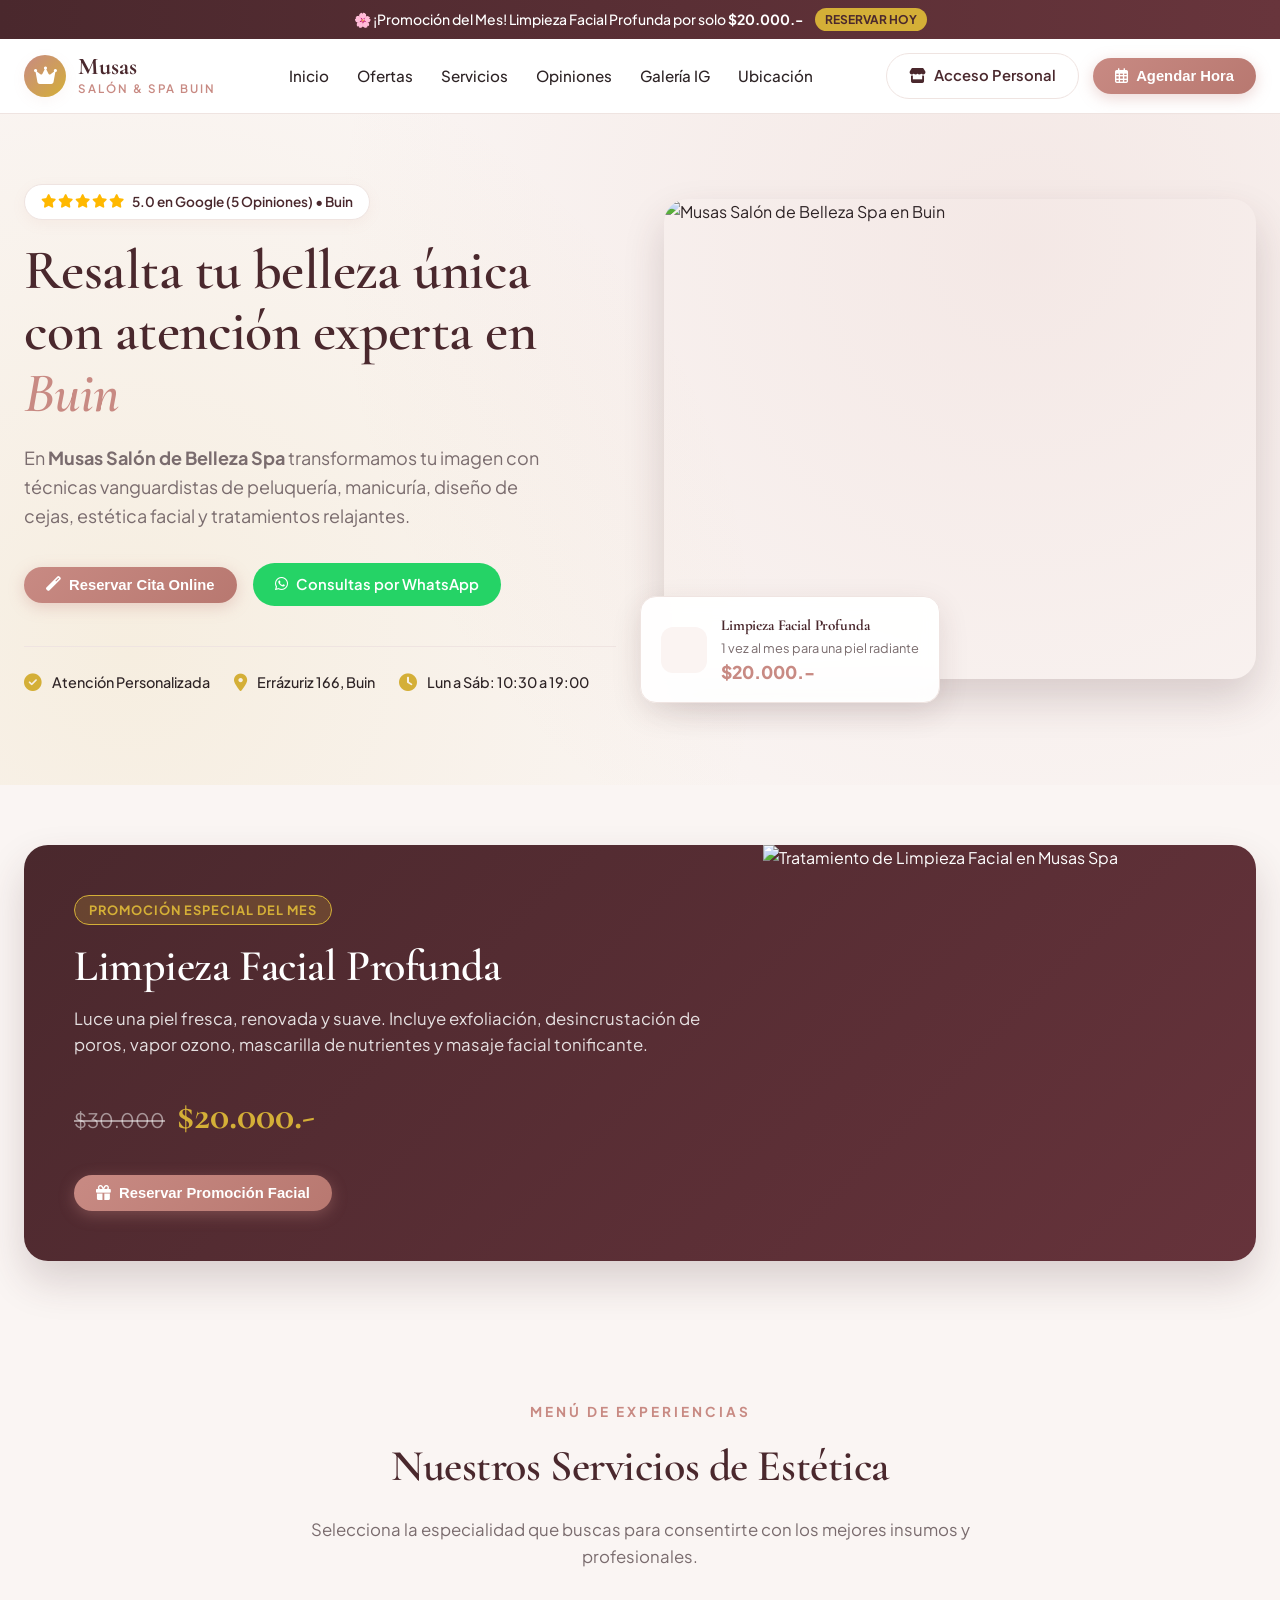
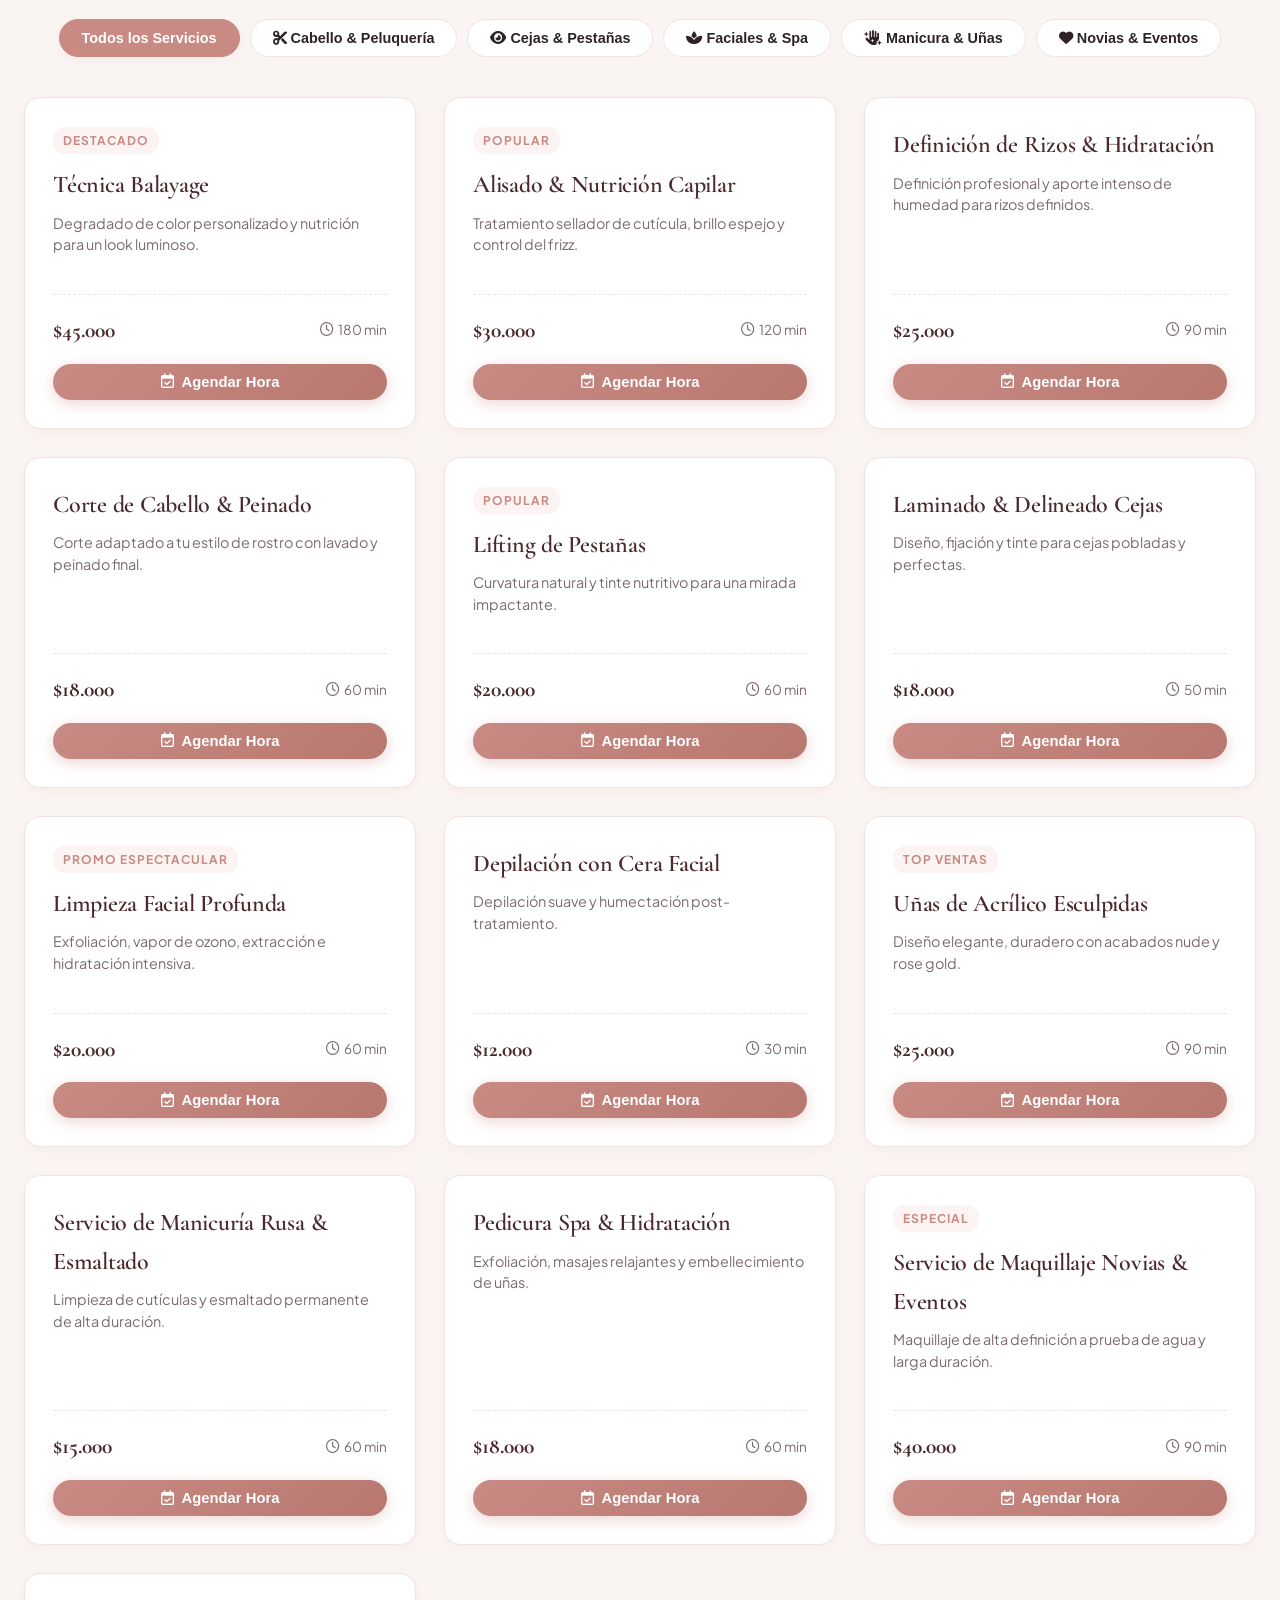
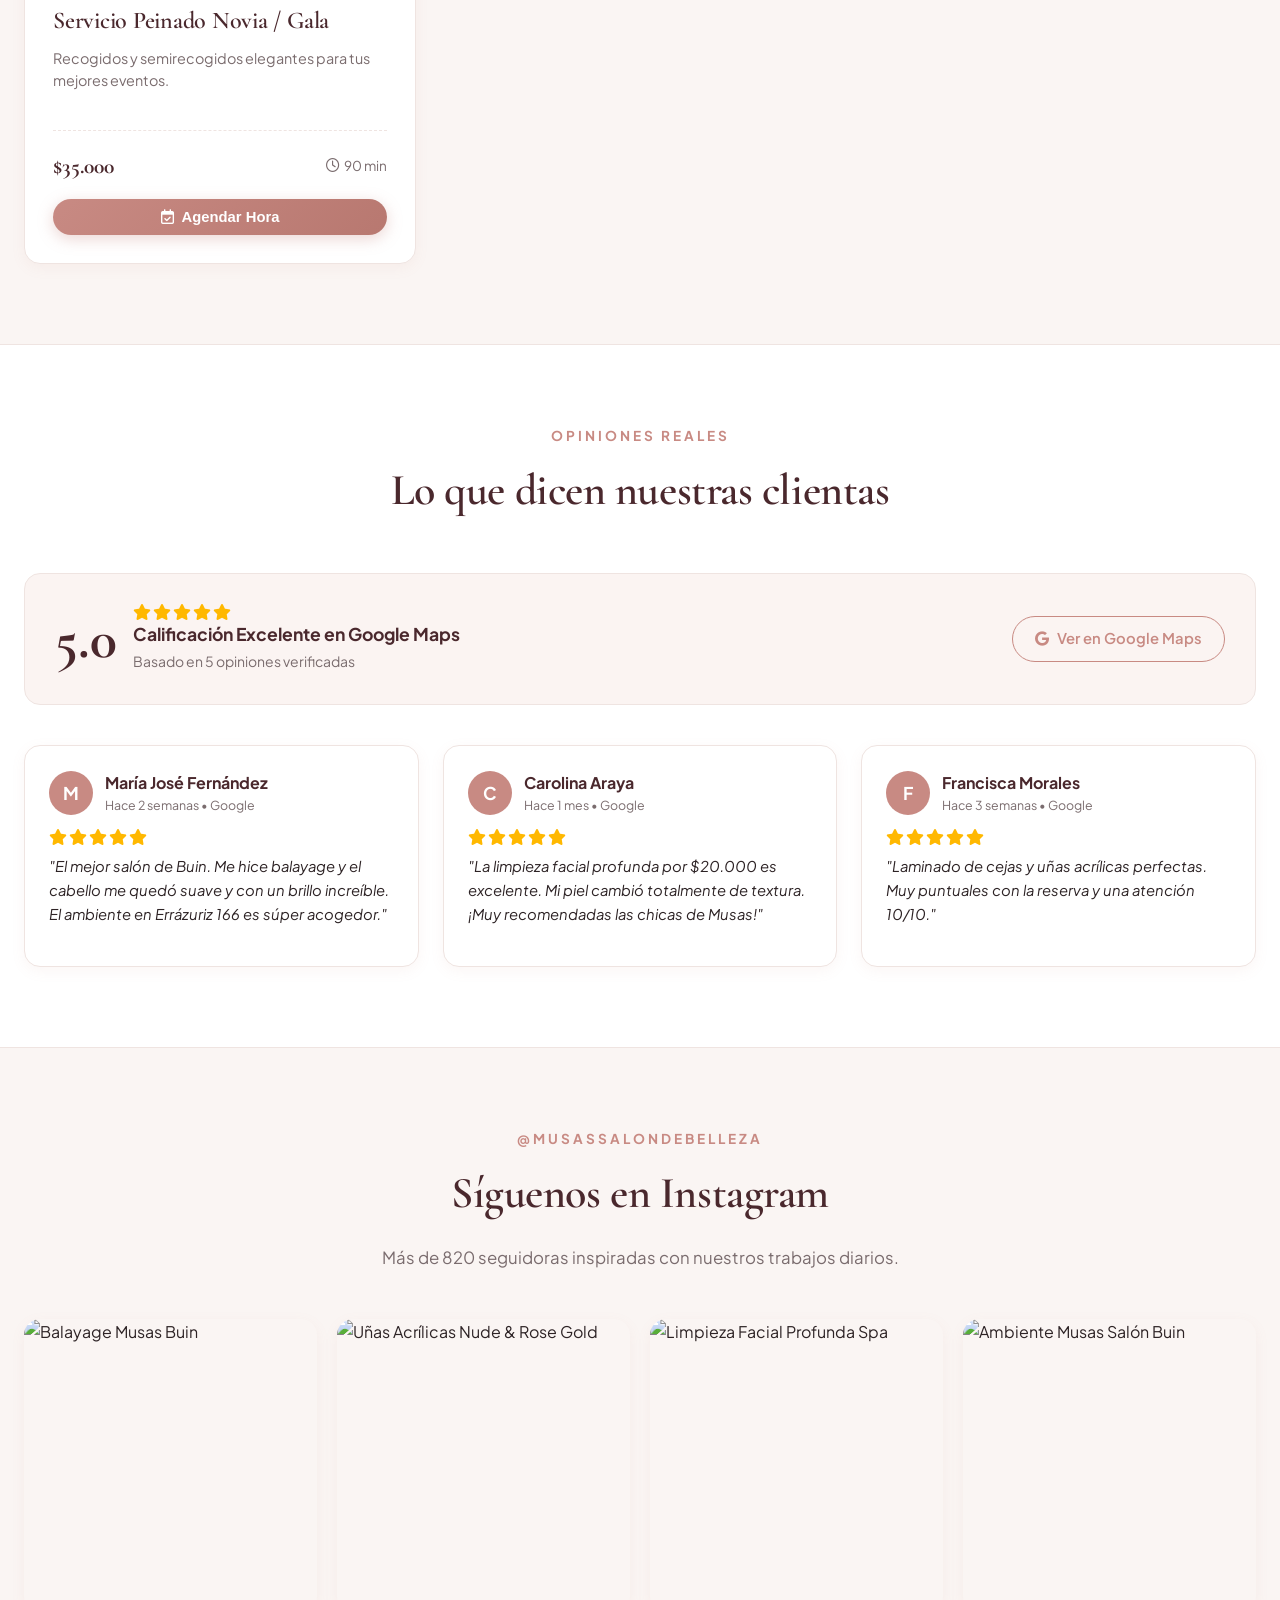
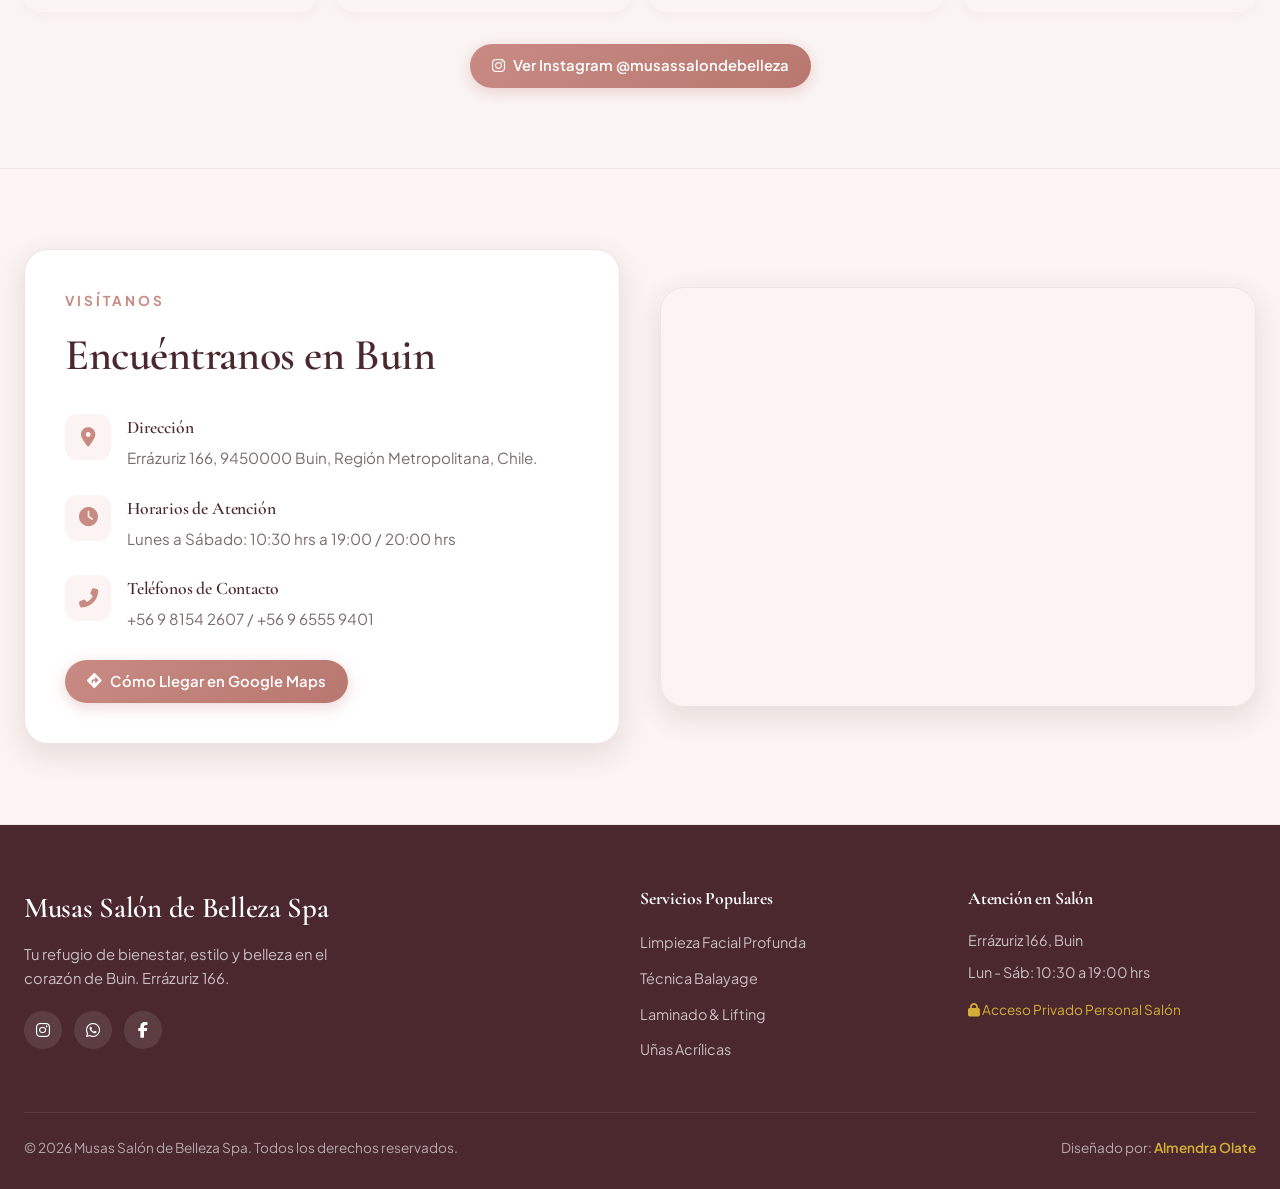
==== commit 81a22fb3: "Add files via upload" ====
--- a/index.html
+++ b/index.html
@@ -46,9 +46,9 @@
       </nav>
 
       <div class="nav-actions">
-        <button class="btn btn-admin" onclick="toggleAdminView()" title="Acceso al local">
-          <i class="fas fa-store"></i> Modo Local / Admin
-        </button>
+        <a href="admin.html" class="btn btn-admin" title="Acceso exclusivo personal del salón" target="_blank">
+          <i class="fas fa-store"></i> Acceso Personal
+        </a>
         <button class="btn btn-primary" onclick="openBookingModal()">
           <i class="far fa-calendar-alt"></i> Agendar Hora
         </button>
@@ -325,174 +325,6 @@
     </div>
   </section>
 
-  <!-- LOCAL SALÓN ADMIN PANEL & CHILEAN CALENDAR -->
-  <section class="admin-section" id="adminSection">
-    <div class="admin-header">
-      <div class="admin-title-group">
-        <h2><i class="fas fa-store-alt"></i> Panel Local - Musas Salón de Belleza</h2>
-        <p>Gestión interna de citas agendadas, calendario chileno y edición autoadministrable de servicios.</p>
-      </div>
-      <div>
-        <button class="btn btn-outline" onclick="toggleAdminView()">
-          <i class="fas fa-times"></i> Cerrar Vista Admin
-        </button>
-      </div>
-    </div>
-
-    <!-- Admin Tab Controls -->
-    <div class="admin-tab-nav">
-      <button class="admin-tab-btn active" onclick="switchAdminTab('calendar', this)">
-        <i class="far fa-calendar-alt"></i> Calendario Chileno de Citas
-      </button>
-      <button class="admin-tab-btn" onclick="switchAdminTab('services', this)">
-        <i class="fas fa-edit"></i> Administrar Servicios & Precios
-      </button>
-    </div>
-
-    <!-- Tab 1: Chilean Calendar & Appointments View -->
-    <div id="adminTabCalendar">
-      <!-- Calendar Color Legend -->
-      <div class="calendar-legend-bar">
-        <div class="legend-item">
-          <div class="legend-color-box legend-weekday"></div>
-          <span>Lunes a Viernes (Días Hábiles)</span>
-        </div>
-        <div class="legend-item">
-          <div class="legend-color-box legend-saturday"></div>
-          <span>Sábados (Jornada Alta Demanda)</span>
-        </div>
-        <div class="legend-item">
-          <div class="legend-color-box legend-sunday"></div>
-          <span>Domingos (Descanso / Horario Especial)</span>
-        </div>
-        <div class="legend-item">
-          <div class="legend-color-box legend-holiday"></div>
-          <span>Feriados Nacionales de Chile</span>
-        </div>
-      </div>
-
-      <!-- Calendar Main Card -->
-      <div class="calendar-card">
-        <div class="calendar-controls">
-          <h3 id="calendarMonthTitle">Mes 2026</h3>
-          <div class="calendar-nav-btns">
-            <button class="cal-btn" onclick="prevMonth()"><i class="fas fa-chevron-left"></i></button>
-            <button class="cal-btn" onclick="nextMonth()"><i class="fas fa-chevron-right"></i></button>
-          </div>
-        </div>
-
-        <div class="calendar-weekdays-header">
-          <div>Lun</div>
-          <div>Mar</div>
-          <div>Mié</div>
-          <div>Jue</div>
-          <div>Vie</div>
-          <div>Sáb</div>
-          <div>Dom</div>
-        </div>
-
-        <div class="calendar-days-grid" id="calendarDaysGrid">
-          <!-- Rendered via app.js -->
-        </div>
-      </div>
-
-      <!-- Appointments List Table -->
-      <div class="admin-table-card">
-        <div style="display:flex; justify-between; align-items:center; margin-bottom: 16px; flex-wrap:wrap; gap:12px;">
-          <h3 style="font-size:1.4rem; color:var(--primary-dark);">
-            <i class="fas fa-list-alt"></i> Citas Reservadas en Salón
-            <small id="selectedDateFilterInfo" style="font-size: 0.85rem; color: var(--text-muted); font-weight:normal; margin-left:10px;">Todas las citas</small>
-          </h3>
-          <button class="btn btn-outline" style="padding: 6px 14px; font-size:0.85rem;" onclick="resetBookingDateFilter()">
-            Ver Todas las Citas
-          </button>
-        </div>
-
-        <div class="table-responsive">
-          <table class="custom-table">
-            <thead>
-              <tr>
-                <th>Fecha & Hora</th>
-                <th>Cliente</th>
-                <th>Servicio</th>
-                <th>Estado</th>
-                <th>Acciones</th>
-              </tr>
-            </thead>
-            <tbody id="bookingsTableBody">
-              <!-- Rendered via app.js -->
-            </tbody>
-          </table>
-        </div>
-      </div>
-    </div>
-
-    <!-- Tab 2: Autoadministrable Services Editor -->
-    <div id="adminTabServices" style="display: none;">
-      <div class="admin-table-card" style="margin-top:0;">
-        <h3 style="font-size:1.4rem; color:var(--primary-dark); margin-bottom: 20px;">
-          <i class="fas fa-plus-circle"></i> Agregar Nuevo Servicio al Menú
-        </h3>
-        
-        <form id="addServiceForm" onsubmit="addNewServiceFromAdmin(event)" style="display: grid; grid-template-columns: repeat(auto-fit, minmax(220px, 1fr)); gap: 16px;">
-          <div class="form-group">
-            <label class="form-label">Nombre del Servicio</label>
-            <input type="text" id="newServiceName" class="form-control" placeholder="Ej: Mechas Babylights" required>
-          </div>
-          <div class="form-group">
-            <label class="form-label">Categoría</label>
-            <select id="newServiceCategory" class="form-control">
-              <option value="cabello">Cabello & Peluquería</option>
-              <option value="cejas-pestanas">Cejas & Pestañas</option>
-              <option value="faciales-spa">Faciales & Spa</option>
-              <option value="unas">Manicura & Uñas</option>
-              <option value="novias">Novias & Eventos</option>
-            </select>
-          </div>
-          <div class="form-group">
-            <label class="form-label">Precio ($ CLP)</label>
-            <input type="number" id="newServicePrice" class="form-control" placeholder="25000" required>
-          </div>
-          <div class="form-group">
-            <label class="form-label">Duración Estimada</label>
-            <input type="text" id="newServiceDuration" class="form-control" placeholder="60 min">
-          </div>
-          <div class="form-group" style="grid-column: 1/-1;">
-            <label class="form-label">Descripción del Servicio</label>
-            <input type="text" id="newServiceDesc" class="form-control" placeholder="Breve descripción del procedimiento e insumos...">
-          </div>
-          <div style="grid-column: 1/-1;">
-            <button type="submit" class="btn btn-primary">
-              <i class="fas fa-save"></i> Guardar Servicio en Catálogo
-            </button>
-          </div>
-        </form>
-      </div>
-
-      <div class="admin-table-card">
-        <h3 style="font-size:1.4rem; color:var(--primary-dark); margin-bottom: 16px;">
-          <i class="fas fa-th-list"></i> Lista Actual de Servicios Autoadministrables
-        </h3>
-        <div class="table-responsive">
-          <table class="custom-table">
-            <thead>
-              <tr>
-                <th>Servicio</th>
-                <th>Categoría</th>
-                <th>Precio</th>
-                <th>Duración</th>
-                <th>Acción</th>
-              </tr>
-            </thead>
-            <tbody id="servicesAdminTableBody">
-              <!-- Rendered via app.js -->
-            </tbody>
-          </table>
-        </div>
-      </div>
-    </div>
-  </section>
-
   <!-- Client Booking Modal -->
   <div class="modal-overlay" id="bookingModal">
     <div class="modal-container">
@@ -574,7 +406,10 @@
       <div>
         <h4 class="footer-heading">Atención en Salón</h4>
         <p style="color: rgba(255,255,255,0.7); font-size: 0.9rem; margin-bottom: 8px;">Errázuriz 166, Buin</p>
-        <p style="color: rgba(255,255,255,0.7); font-size: 0.9rem;">Lun - Sáb: 10:30 a 19:00 hrs</p>
+        <p style="color: rgba(255,255,255,0.7); font-size: 0.9rem; margin-bottom: 12px;">Lun - Sáb: 10:30 a 19:00 hrs</p>
+        <a href="admin.html" style="color: var(--accent-gold); font-size: 0.85rem; text-decoration: none;" target="_blank">
+          <i class="fas fa-lock"></i> Acceso Privado Personal Salón
+        </a>
       </div>
     </div>
 
--- a/styles.css
+++ b/styles.css
@@ -855,7 +855,7 @@
   border: none;
 }
 
-/* Modal Booking & Admin Modal System */
+/* Modal Booking System */
 .modal-overlay {
   position: fixed;
   inset: 0;
@@ -956,64 +956,211 @@
   box-shadow: 0 0 0 3px rgba(200, 138, 131, 0.2);
 }
 
-/* LOCAL ADMIN PANEL & CHILEAN CALENDAR (SALÓN VIEW) */
-.admin-section {
-  display: none;
-  padding: 40px 24px 80px;
-  max-width: 1380px;
+/* DEDICATED ADMIN PAGE (admin.html) STYLES */
+.admin-body-bg {
+  background-color: #F6F1EF;
+  min-height: 100vh;
+}
+
+.admin-login-wrapper {
+  min-height: 100vh;
+  display: flex;
+  align-items: center;
+  justify-content: center;
+  padding: 24px;
+  background: radial-gradient(circle at 50% 30%, rgba(200, 138, 131, 0.2) 0%, transparent 70%);
+}
+
+.login-card {
+  background: #FFF;
+  width: 100%;
+  border-radius: var(--radius-lg);
+  padding: 40px 32px;
+  box-shadow: var(--shadow-lg);
+  border: 1px solid var(--border-light);
+  text-align: center;
+}
+
+.auth-toggle-tabs {
+  display: flex;
+  background: var(--primary-light);
+  padding: 4px;
+  border-radius: 30px;
+  margin-bottom: 24px;
+  border: 1px solid var(--border-light);
+}
+
+.auth-toggle-btn {
+  flex: 1;
+  padding: 8px 14px;
+  border-radius: 24px;
+  border: none;
+  background: transparent;
+  font-weight: 700;
+  font-size: 0.85rem;
+  color: var(--text-muted);
+  cursor: pointer;
+  transition: var(--transition-fast);
+}
+
+.auth-toggle-btn.active {
+  background: var(--primary-dark);
+  color: #FFF;
+  box-shadow: var(--shadow-sm);
+}
+
+.form-notice-info {
+  background: var(--accent-gold-light);
+  border: 1px solid #FDE293;
+  color: #8A6D00;
+  padding: 10px 14px;
+  border-radius: 10px;
+  font-size: 0.8rem;
+  margin-bottom: 16px;
+  text-align: left;
+}
+
+.badge-pending-count {
+  background: #C5221F;
+  color: #FFF;
+  font-size: 0.725rem;
+  padding: 2px 7px;
+  border-radius: 10px;
+  margin-left: 4px;
+  font-weight: 800;
+}
+
+.logo-icon-lg {
+  width: 64px;
+  height: 64px;
+  border-radius: 50%;
+  background: linear-gradient(135deg, var(--primary-dark), var(--primary-rose));
+  color: #FFF;
+  display: flex;
+  align-items: center;
+  justify-content: center;
+  font-size: 1.8rem;
+  margin: 0 auto 16px;
+  box-shadow: var(--shadow-md);
+}
+
+.logo-icon-sm {
+  width: 38px;
+  height: 38px;
+  border-radius: 50%;
+  background: linear-gradient(135deg, var(--primary-dark), var(--primary-rose));
+  color: #FFF;
+  display: flex;
+  align-items: center;
+  justify-content: center;
+  font-size: 1.1rem;
+}
+
+.login-header h2 {
+  font-size: 1.8rem;
+  color: var(--primary-dark);
+  margin-bottom: 4px;
+}
+
+.login-header p {
+  color: var(--text-muted);
+  font-size: 0.9rem;
+  margin-bottom: 24px;
+}
+
+.login-form {
+  text-align: left;
+}
+
+.login-error-alert {
+  background: #FCE8E6;
+  border: 1px solid #FAD2CF;
+  color: #C5221F;
+  padding: 10px 14px;
+  border-radius: 8px;
+  font-size: 0.85rem;
+  font-weight: 600;
+  margin-bottom: 16px;
+  text-align: left;
+}
+
+.login-footer {
+  margin-top: 24px;
+  padding-top: 18px;
+  border-top: 1px solid var(--border-light);
+}
+
+.link-back-site {
+  color: var(--text-muted);
+  text-decoration: none;
+  font-size: 0.875rem;
+  font-weight: 600;
+  transition: var(--transition-fast);
+}
+
+.link-back-site:hover {
+  color: var(--primary-rose);
+}
+
+/* ADMIN DASHBOARD LAYOUT */
+.admin-dashboard-layout {
+  min-height: 100vh;
+  display: flex;
+  flex-direction: column;
+}
+
+.admin-topbar {
+  background: #FFF;
+  border-bottom: 1px solid var(--border-light);
+  padding: 16px 32px;
+  position: sticky;
+  top: 0;
+  z-index: 100;
+  box-shadow: var(--shadow-sm);
+}
+
+.admin-topbar-container {
+  max-width: 1400px;
   margin: 0 auto;
-}
-
-.admin-section.active {
-  display: block;
-}
-
-.admin-header {
-  background: #FFF;
-  border: 1px solid var(--border-light);
-  border-radius: var(--radius-md);
-  padding: 24px 32px;
   display: flex;
   align-items: center;
   justify-content: space-between;
-  margin-bottom: 32px;
-  box-shadow: var(--shadow-sm);
   flex-wrap: wrap;
   gap: 16px;
 }
 
-.admin-title-group h2 {
-  font-size: 2rem;
-  color: var(--primary-dark);
-}
-
-.admin-title-group p {
-  color: var(--text-muted);
-  font-size: 0.9rem;
-}
-
-.admin-tab-nav {
-  display: flex;
+.admin-brand {
+  display: flex;
+  align-items: center;
+  gap: 14px;
+}
+
+.admin-brand-title {
+  font-size: 1.35rem;
+  color: var(--primary-dark);
+  font-weight: 700;
+  line-height: 1.1;
+}
+
+.admin-badge-role {
+  font-size: 0.75rem;
+  text-transform: uppercase;
+  letter-spacing: 1px;
+  color: var(--primary-rose);
+  font-weight: 700;
+}
+
+.admin-user-actions {
+  display: flex;
+  align-items: center;
   gap: 12px;
-  margin-bottom: 24px;
-}
-
-.admin-tab-btn {
-  padding: 10px 20px;
-  border-radius: 20px;
-  border: 1px solid var(--border-light);
-  background: #FFF;
-  font-weight: 600;
-  font-size: 0.9rem;
-  cursor: pointer;
-  color: var(--text-main);
-  transition: var(--transition-fast);
-}
-
-.admin-tab-btn.active {
-  background: var(--primary-dark);
-  color: #FFF;
-  border-color: var(--primary-dark);
+}
+
+.admin-main-container {
+  max-width: 1400px;
+  margin: 0 auto;
+  width: 100%;
+  padding: 32px 24px 80px;
 }
 
 /* Chilean Calendar Styling */
@@ -1259,6 +1406,35 @@
   color: #1A73E8;
 }
 
+/* Admin Tabs */
+.admin-tab-nav {
+  display: flex;
+  gap: 12px;
+  margin-bottom: 24px;
+  flex-wrap: wrap;
+}
+
+.admin-tab-btn {
+  padding: 10px 20px;
+  border-radius: 20px;
+  border: 1px solid var(--border-light);
+  background: #FFF;
+  font-weight: 600;
+  font-size: 0.9rem;
+  cursor: pointer;
+  color: var(--text-main);
+  transition: var(--transition-fast);
+  display: inline-flex;
+  align-items: center;
+  gap: 8px;
+}
+
+.admin-tab-btn.active {
+  background: var(--primary-dark);
+  color: #FFF;
+  border-color: var(--primary-dark);
+}
+
 /* Footer */
 .footer {
   background: var(--primary-dark);
